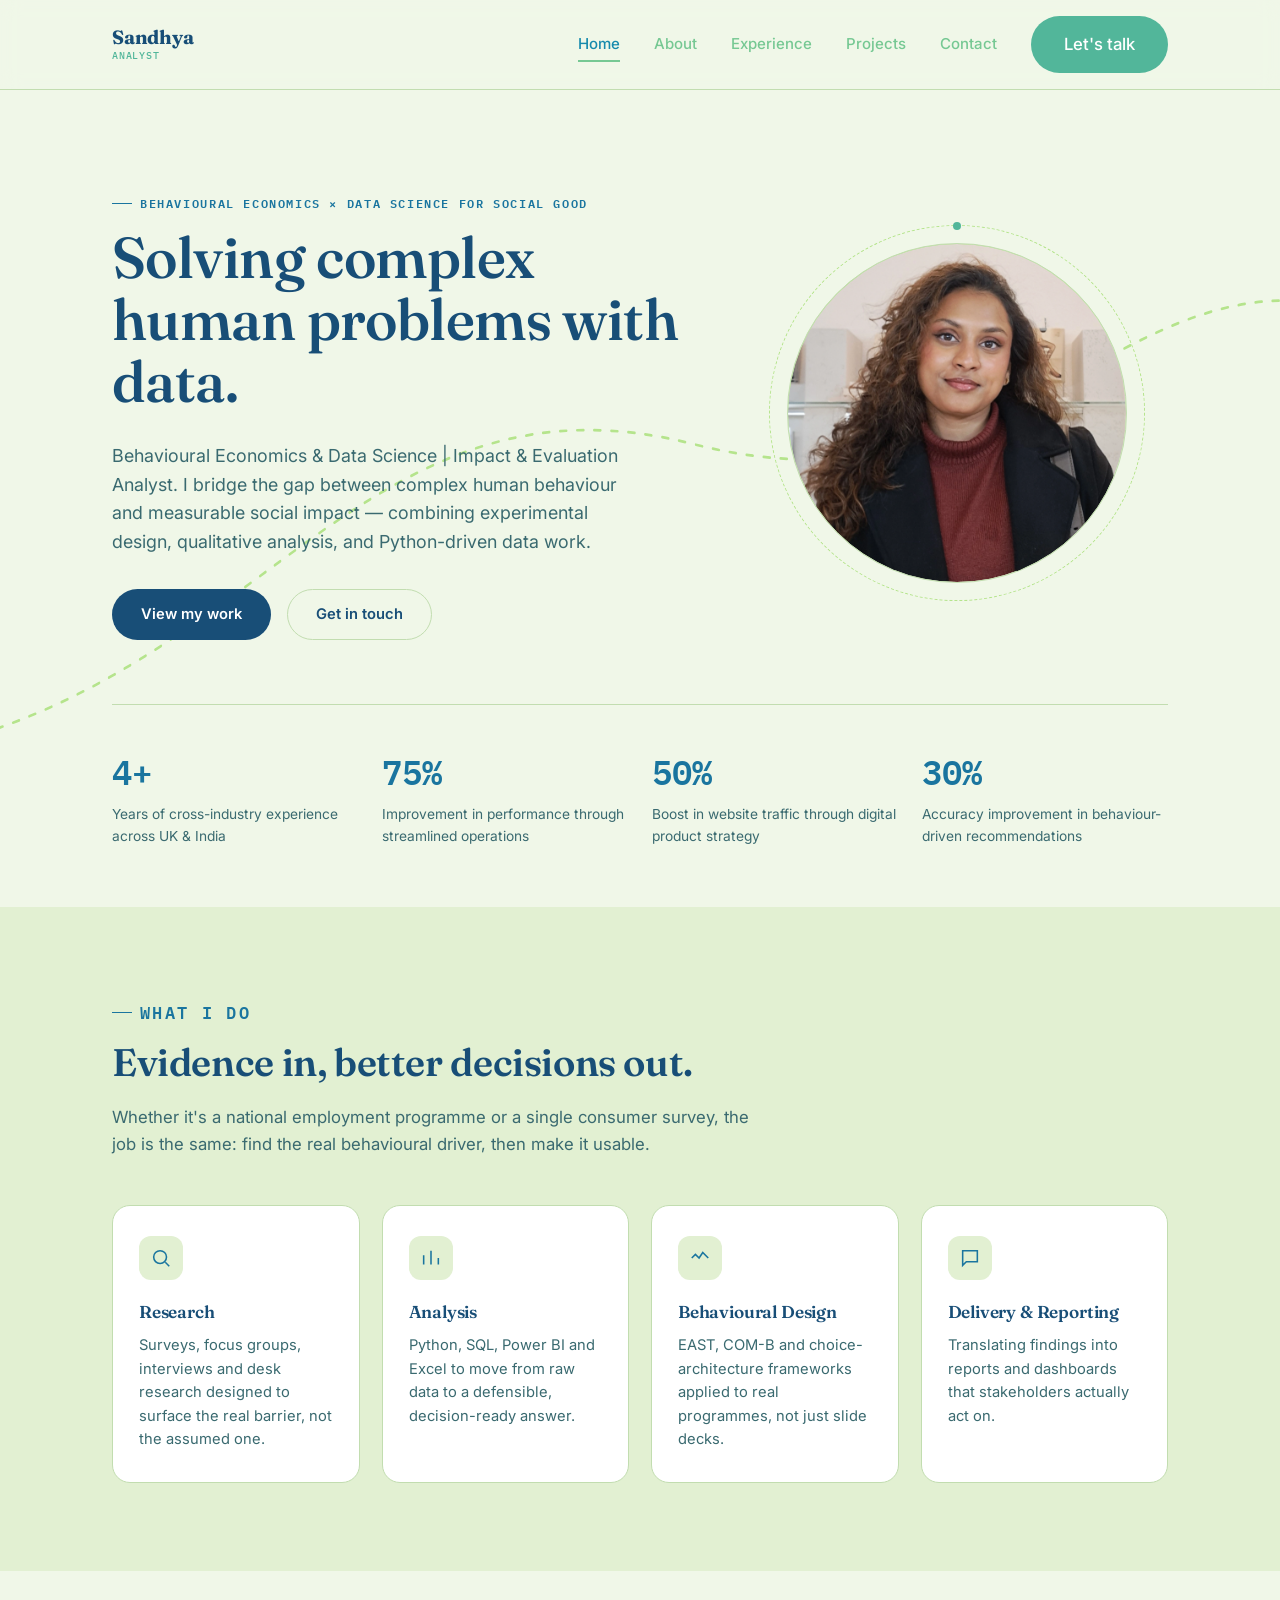
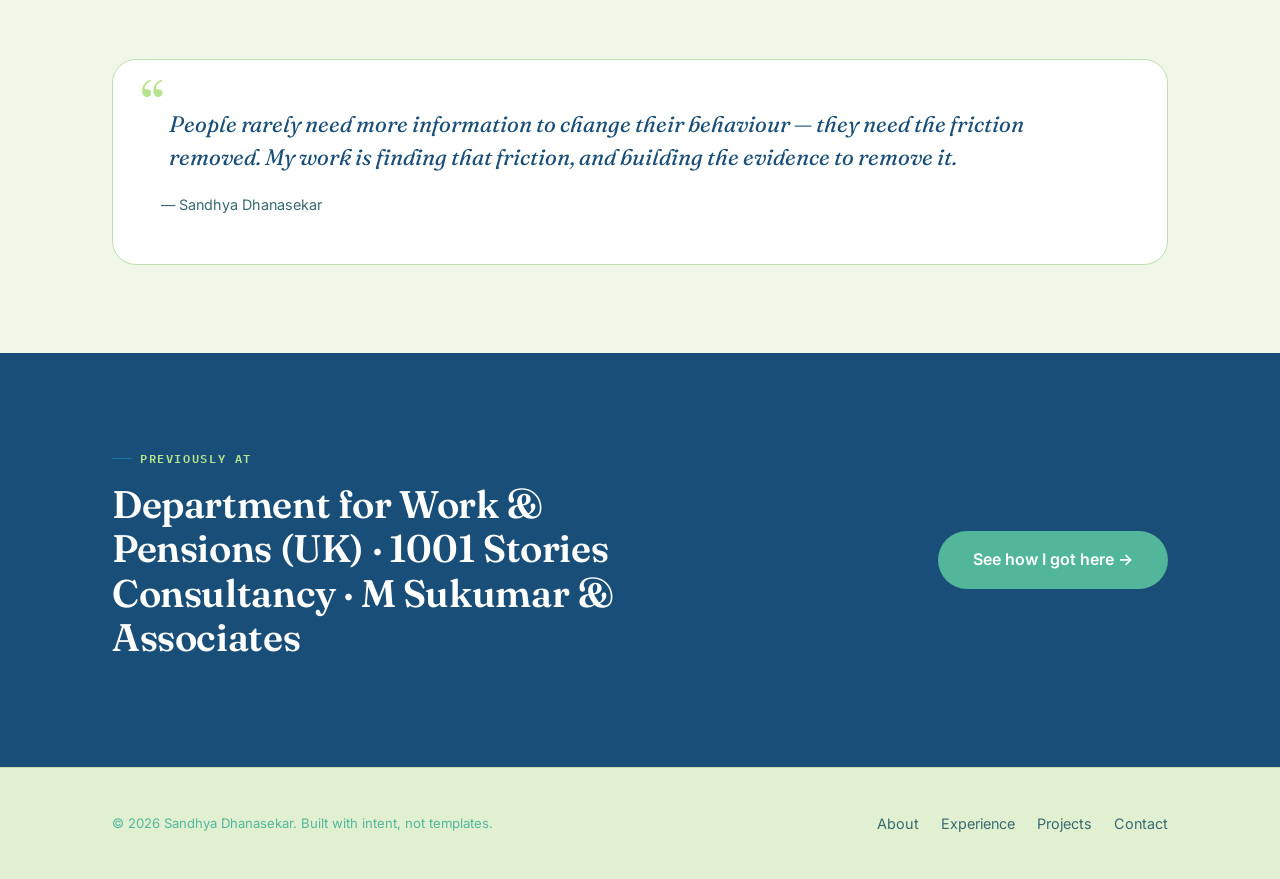
==== index.html @ 6572dc5b "Add files via upload" ====
<!DOCTYPE html>
<html lang="en">
<head>
<meta charset="UTF-8">
<meta name="viewport" content="width=device-width, initial-scale=1.0">
<title>Sandhya Dhanasekar — Behavioural Economics &amp; Data Science | Impact &amp; Evaluation</title>
<meta name="description" content="Sandhya Dhanasekar — Behavioural Economics & Data Science | Impact & Evaluation Analyst | Solving Complex Human Problems with Data.">
<link rel="preconnect" href="https://fonts.googleapis.com">
<link href="https://fonts.googleapis.com/css2?family=Fraunces:opsz,wght@9..144,500;9..144,600;9..144,700&family=Inter:wght@400;500;600;700&family=IBM+Plex+Mono:wght@500;600&display=swap" rel="stylesheet">
<link rel="stylesheet" href="style.css">
</head>
<body>

<header class="site-nav">
  <div class="nav-inner">
    <a class="brand" href="index.html">Sandhya<span class="brand-tagline">Analyst</span></a>
    <button class="nav-toggle" aria-label="Toggle menu"><span></span><span></span><span></span></button>
    <nav class="links">
      <a href="index.html" class="active">Home</a>
      <a href="about.html">About</a>
      <a href="experience.html">Experience</a>
      <a href="projects.html">Projects</a>
      <a href="contact.html">Contact</a>
      <a href="contact.html" class="btn btn-amber">Let's talk</a>
    </nav>
  </div>
</header>

<section class="hero">
  <svg class="nudge-line" viewBox="0 0 1200 600" preserveAspectRatio="none">
    <path class="nudge-path" d="M -50 480 C 250 420, 350 200, 650 260 S 1050 120, 1260 160" />
  </svg>
  <div class="wrap">
    <div class="hero-grid">
      <div class="reveal">
        <p class="eyebrow">Behavioural Economics × Data Science for Social Good</p>
        <h1>Solving complex human problems with data.</h1>
        <p style="font-size:1.12rem;max-width:520px;">Behavioural Economics &amp; Data Science | Impact &amp; Evaluation Analyst. I bridge the gap between complex human behaviour and measurable social impact — combining experimental design, qualitative analysis, and Python-driven data work.</p>
        <div class="hero-cta">
          <a href="projects.html" class="btn btn-primary">View my work</a>
          <a href="contact.html" class="btn btn-ghost">Get in touch</a>
        </div>
      </div>

      <div class="reveal">
        <div class="photo-slot">
          <div class="photo-orbit"></div>
          <div class="photo-frame">
            <img src="your-photo.png" alt="Sandhya Dhanasekar">
          </div>
        </div>
      </div>
    </div>

    <div class="stats reveal">
      <div class="stat"><div class="num">4+</div><div class="label">Years of cross-industry experience across UK &amp; India</div></div>
      <div class="stat"><div class="num">75%</div><div class="label">Improvement in performance through streamlined operations</div></div>
      <div class="stat"><div class="num">50%</div><div class="label">Boost in website traffic through digital product strategy</div></div>
      <div class="stat"><div class="num">30%</div><div class="label">Accuracy improvement in behaviour-driven recommendations</div></div>
    </div>
  </div>
</section>

<section class="section-alt">
  <div class="wrap">
    <div class="section-head reveal">
      <p class="eyebrow">What I do</p>
      <h2>Evidence in, better decisions out.</h2>
      <p>Whether it's a national employment programme or a single consumer survey, the job is the same: find the real behavioural driver, then make it usable.</p>
    </div>
    <div class="card-grid">
      <div class="card reveal">
        <div class="icon"><svg width="22" height="22" viewBox="0 0 24 24" fill="none" stroke="currentColor" stroke-width="1.7"><circle cx="11" cy="11" r="7"/><path d="M21 21l-4.3-4.3"/></svg></div>
        <h3>Research</h3>
        <p>Surveys, focus groups, interviews and desk research designed to surface the real barrier, not the assumed one.</p>
      </div>
      <div class="card reveal">
        <div class="icon"><svg width="22" height="22" viewBox="0 0 24 24" fill="none" stroke="currentColor" stroke-width="1.7"><path d="M4 19V9M12 19V4M20 19v-7"/></svg></div>
        <h3>Analysis</h3>
        <p>Python, SQL, Power BI and Excel to move from raw data to a defensible, decision-ready answer.</p>
      </div>
      <div class="card reveal">
        <div class="icon"><svg width="22" height="22" viewBox="0 0 24 24" fill="none" stroke="currentColor" stroke-width="1.7"><path d="M3 12l4-4 4 4 4-6 6 6"/></svg></div>
        <h3>Behavioural Design</h3>
        <p>EAST, COM-B and choice-architecture frameworks applied to real programmes, not just slide decks.</p>
      </div>
      <div class="card reveal">
        <div class="icon"><svg width="22" height="22" viewBox="0 0 24 24" fill="none" stroke="currentColor" stroke-width="1.7"><path d="M4 4h16v12H8l-4 4V4z"/></svg></div>
        <h3>Delivery &amp; Reporting</h3>
        <p>Translating findings into reports and dashboards that stakeholders actually act on.</p>
      </div>
    </div>
  </div>
</section>

<section>
  <div class="wrap">
    <div class="philosophy reveal">
      <div class="mark">&ldquo;</div>
      <blockquote>People rarely need more information to change their behaviour — they need the friction removed. My work is finding that friction, and building the evidence to remove it.</blockquote>
      <cite>— Sandhya Dhanasekar</cite>
    </div>
  </div>
</section>

<section class="section-deep">
  <div class="wrap" style="display:flex;justify-content:space-between;align-items:center;flex-wrap:wrap;gap:24px;">
    <div class="reveal">
      <p class="eyebrow" style="color:#b5e48c;">Previously at</p>
      <h2 style="max-width:560px;">Department for Work &amp; Pensions (UK) · 1001 Stories Consultancy · M Sukumar &amp; Associates</h2>
    </div>
    <a href="experience.html" class="btn btn-amber reveal">See how I got here →</a>
  </div>
</section>

<footer>
  <div class="wrap footer-inner">
    <div class="copyright">© 2026 Sandhya Dhanasekar. Built with intent, not templates.</div>
    <div class="footer-links">
      <a href="about.html">About</a>
      <a href="experience.html">Experience</a>
      <a href="projects.html">Projects</a>
      <a href="contact.html">Contact</a>
    </div>
  </div>
</footer>

<script src="script.js"></script>
</body>
</html>
---- style.css ----
/* ============================================================
   Sandhya Dhanasekar — portfolio site
   Design tokens
   ============================================================ */
:root{
  /* Palette: lime-cream → yale-blue */
  --bg:            #f0f7e8;                      /* very pale lime tint */
  --bg-alt:        #e2f0d2;                      /* light green bg */
  --bg-deep:       #d1e8be;                      /* deeper green bg */
  --card:          #FFFFFF;
  --navy:          #184e77;                      /* yale-blue — headings & dark text */
  --navy-soft:     #1e6091;                      /* baltic-blue */
  --slate:         #3a6a70;                      /* muted teal — body text */
  --slate-light:   #52b69a;                      /* ocean-mist — secondary text */
  --sky:           #168aad;                      /* bondi-blue */
  --sky-deep:      #1a759f;                      /* cerulean — primary accent */
  --sky-pale:      #b5e48c;                      /* light-green — decorative */
  --amber:         #52b69a;                      /* ocean-mist — CTA buttons */
  --amber-deep:    #34a0a490;                    /* tropical-teal w/ alpha */
  --line:          #c2ddb0;                      /* soft green border */
  --shadow:        0 12px 30px -14px rgba(24,78,119,0.18);
  --radius:        18px;
  --max:           1120px;
}


*,*::before,*::after{ box-sizing:border-box; }
html{ scroll-behavior:smooth; }
body{
  margin:0;
  background:var(--bg);
  color:var(--navy);
  font-family:'Inter',system-ui,sans-serif;
  font-size:16px;
  line-height:1.6;
  -webkit-font-smoothing:antialiased;
}

h1,h2,h3,h4{
  font-family:'Fraunces',Georgia,serif;
  color:var(--navy);
  margin:0 0 0.5em;
  font-weight:600;
  letter-spacing:-0.01em;
}
h1{ font-size:clamp(2.3rem,4.5vw,3.6rem); line-height:1.08; font-weight:560; }
h2{ font-size:clamp(1.7rem,3vw,2.4rem); line-height:1.16; }
h3{ font-size:1.3rem; }
p{ margin:0 0 1em; color:var(--slate); }
a{ color:var(--sky-deep); text-decoration:none; }
img{ max-width:100%; display:block; }

.eyebrow{
  font-family:'IBM Plex Mono',monospace;
  font-size:0.72rem;
  letter-spacing:0.14em;
  text-transform:uppercase;
  color:var(--sky-deep);
  font-weight:600;
  display:inline-flex;
  align-items:center;
  gap:8px;
  margin-bottom:14px;
}
.eyebrow::before{
  content:"";
  width:20px; height:1px;
  background:var(--sky-deep);
  display:inline-block;
}

.mono{ font-family:'IBM Plex Mono',monospace; }

.wrap{
  max-width:var(--max);
  margin:0 auto;
  padding:0 32px;
}

section{ padding:88px 0; }
.section-alt{ background:var(--bg-alt); }
.section-deep{ background:var(--navy); color:#fff; }
.section-deep p{ color:#b5e48c; }
.section-deep h2,.section-deep h3{ color:#fff; }

/* ---------- Nav ---------- */
header.site-nav{
  position:sticky; top:0; z-index:50;
  background:rgba(240,247,232,0.88);
  backdrop-filter:blur(10px);
  border-bottom:1px solid var(--line);
}
.nav-inner{
  max-width:var(--max);
  margin:0 auto;
  padding:16px 32px;
  display:flex;
  align-items:center;
  justify-content:space-between;
}
.brand{
  display:flex; flex-direction:column; gap:2px;
  font-family:'Fraunces',serif; font-weight:700; font-size:1.2rem;
  color:var(--navy);
  letter-spacing:-0.01em;
  line-height:1.1;
}
.brand-tagline{
  font-family:'IBM Plex Mono',monospace;
  font-size:0.62rem;
  font-weight:500;
  letter-spacing:0.08em;
  text-transform:uppercase;
  color:#52b69a;
  display:block;
}
.brand-mark{
  width:38px; height:38px; border-radius:50%;
  background:linear-gradient(135deg,#76c893,#34a0a4);
  display:flex; align-items:center; justify-content:center;
  color:#fff; font-family:'IBM Plex Mono',monospace; font-weight:600; font-size:0.85rem;
  box-shadow:0 4px 12px -4px rgba(52,160,164,0.6);
}
nav.links{ display:flex; align-items:center; gap:34px; }
nav.links a{
  color:#76c893;
  font-size:0.94rem;
  font-weight:500;
  position:relative;
  padding:4px 0;
}
nav.links a::after{
  content:"";
  position:absolute; left:0; bottom:-2px;
  width:0; height:2px; background:#76c893;
  transition:width .25s ease;
}
nav.links a:hover::after, nav.links a.active::after{ width:100%; }
nav.links a:hover{ color:#168aad; }
nav.links a.active{ color:#168aad; }

.btn{
  display:inline-flex; align-items:center; gap:8px;
  padding:13px 28px;
  border-radius:999px;
  font-weight:600;
  font-size:0.92rem;
  border:1px solid transparent;
  cursor:pointer;
  white-space:nowrap;
  transition:transform .2s ease, box-shadow .2s ease, background .2s ease;
}
.btn-primary{
  background:var(--navy);
  color:#fff !important;
}
.btn-primary:hover{ transform:translateY(-2px); box-shadow:var(--shadow); }
.btn-amber{
  background:var(--amber);
  color:#fff !important;
  font-size:1rem;
  padding:15px 34px;
}
.btn-amber:hover{ transform:translateY(-2px); box-shadow:0 14px 26px -12px rgba(82,182,154,0.55); }
nav.links .btn-amber{
  font-size:1.05rem;
  padding:14px 32px;
}
.btn-ghost{
  background:transparent;
  border-color:var(--line);
  color:var(--navy) !important;
}
.btn-ghost:hover{ border-color:var(--sky-deep); color:var(--sky-deep) !important; }

.nav-toggle{ display:none; }

/* ---------- Hero ---------- */
.hero{
  padding:96px 0 60px;
  position:relative;
  overflow:hidden;
}
.hero-grid{
  display:grid;
  grid-template-columns:1.15fr 0.85fr;
  gap:64px;
  align-items:center;
}
.hero h1 span{ color:var(--sky-deep); }
.hero-cta{ display:flex; gap:16px; margin-top:32px; flex-wrap:wrap; }

/* nudge-line signature */
.nudge-line{ position:absolute; inset:0; width:100%; height:100%; z-index:-1; pointer-events:none; }
.nudge-path{
  fill:none; stroke:var(--sky-pale); stroke-width:2;
  stroke-dasharray:6 10; stroke-linecap:round;
}

/* profile placeholder */
.photo-slot{
  position:relative;
  width:min(340px,80vw);
  aspect-ratio:1/1;
  margin:0 auto;
}
.photo-orbit{
  position:absolute; inset:-18px;
  border-radius:50%;
  border:1.5px dashed var(--sky-pale);
  animation:spin 40s linear infinite;
}
.photo-orbit::before{
  content:"";
  position:absolute; top:-4px; left:50%;
  width:8px; height:8px; border-radius:50%;
  background:var(--amber);
  transform:translateX(-50%);
}
@keyframes spin{ to{ transform:rotate(360deg); } }
.photo-frame{
  position:absolute; inset:0;
  border-radius:50%;
  background:linear-gradient(160deg,var(--sky-pale),var(--bg-alt));
  display:flex; align-items:center; justify-content:center;
  flex-direction:column;
  border:1px solid var(--line);
  overflow:hidden;
}
.photo-frame img{ width:100%; height:100%; object-fit:cover; border-radius:50%; }
.photo-placeholder-content{ text-align:center; color:var(--sky-deep); }
.photo-placeholder-content .initials{
  font-family:'Fraunces',serif; font-size:3.4rem; font-weight:600; color:var(--navy-soft);
  line-height:1;
}
.photo-placeholder-content svg{ margin-top:10px; opacity:0.55; }
.photo-placeholder-content .cap{
  font-family:'IBM Plex Mono',monospace; font-size:0.68rem; letter-spacing:0.08em;
  text-transform:uppercase; color:var(--sky-deep); margin-top:8px; opacity:0.75;
}

/* ---------- Stat strip ---------- */
.stats{
  display:grid;
  grid-template-columns:repeat(4,1fr);
  gap:24px;
  margin-top:64px;
  border-top:1px solid var(--line);
  padding-top:40px;
}
.stat .num{
  font-family:'IBM Plex Mono',monospace;
  font-size:2.1rem; font-weight:600; color:var(--sky-deep);
}
.stat .label{ font-size:0.86rem; color:var(--slate); margin-top:4px; }

/* ---------- Cards ---------- */
.card-grid{
  display:grid;
  grid-template-columns:repeat(4,1fr);
  gap:22px;
  margin-top:48px;
}
.card{
  background:var(--card);
  border:1px solid var(--line);
  border-radius:var(--radius);
  padding:30px 26px;
  transition:transform .25s ease, box-shadow .25s ease;
}
.card:hover{ transform:translateY(-5px); box-shadow:var(--shadow); }
.card .icon{
  width:44px; height:44px; border-radius:12px;
  background:var(--bg-alt);
  display:flex; align-items:center; justify-content:center;
  margin-bottom:18px;
  color:var(--sky-deep);
}
.card h3{ font-size:1.08rem; margin-bottom:8px; }
.card p{ font-size:0.92rem; margin:0; }

/* ---------- Section headers ---------- */
.section-head{ max-width:640px; margin-bottom:20px; }
.section-head p{ font-size:1.05rem; }

/* ---------- Timeline (experience) ---------- */
.timeline{ position:relative; margin-top:56px; }
.timeline::before{
  content:"";
  position:absolute; left:12px; top:6px; bottom:6px;
  width:2px;
  background:repeating-linear-gradient(to bottom,var(--sky-pale) 0 8px,transparent 8px 16px);
}
.tl-item{ position:relative; padding-left:52px; margin-bottom:52px; }
.tl-item:last-child{ margin-bottom:0; }
.tl-dot{
  position:absolute; left:0; top:2px;
  width:26px; height:26px; border-radius:50%;
  background:var(--card);
  border:2px solid var(--sky-deep);
  display:flex; align-items:center; justify-content:center;
}
.tl-dot::after{ content:""; width:9px; height:9px; border-radius:50%; background:var(--sky-deep); }
.tl-date{ font-family:'IBM Plex Mono',monospace; font-size:0.78rem; color:var(--sky-deep); font-weight:600; margin-bottom:6px; display:block; }
.tl-role{ margin-bottom:2px; }
.tl-org{ color:var(--slate); font-size:0.94rem; margin-bottom:14px; font-weight:500; }
.tl-item ul{ margin:0; padding-left:20px; color:var(--slate); }
.tl-item li{ margin-bottom:8px; font-size:0.96rem; }

.side-list{ margin-top:70px; }
.side-list h3{ margin-bottom:26px; }
.leader-grid{ display:grid; grid-template-columns:repeat(3,1fr); gap:22px; }
.leader-card{
  background:var(--card); border:1px solid var(--line); border-radius:16px; padding:24px;
}
.leader-card .tl-date{ margin-bottom:10px; }
.leader-card p{ font-size:0.9rem; margin:0; }

/* ---------- Projects ---------- */
.project-grid{
  display:grid;
  grid-template-columns:repeat(3,1fr);
  gap:24px;
  margin-top:50px;
}
.project-card{
  background:var(--card);
  border:1px solid var(--line);
  border-radius:var(--radius);
  padding:28px;
  display:flex; flex-direction:column;
  transition:transform .25s ease, box-shadow .25s ease;
}
.project-card:hover{ transform:translateY(-5px); box-shadow:var(--shadow); }
.tag{
  align-self:flex-start;
  font-family:'IBM Plex Mono',monospace;
  font-size:0.68rem; letter-spacing:0.06em; text-transform:uppercase;
  background:var(--bg-alt); color:var(--sky-deep);
  padding:5px 11px; border-radius:999px; margin-bottom:16px;
}
.project-card h3{ margin-bottom:10px; }
.project-card p{ font-size:0.92rem; flex-grow:1; }
.method-tags{ display:flex; flex-wrap:wrap; gap:6px; margin-top:16px; }
.method-tags span{
  font-size:0.72rem; color:var(--slate); background:var(--bg);
  border:1px solid var(--line); padding:3px 9px; border-radius:999px;
}

/* ---------- Skills ---------- */
.skill-cols{ display:grid; grid-template-columns:1fr 1fr; gap:40px; margin-top:40px; }
.skill-pills{ display:flex; flex-wrap:wrap; gap:10px; margin-top:16px; }
.pill{
  background:var(--card); border:1px solid var(--line);
  padding:8px 16px; border-radius:999px; font-size:0.88rem; color:var(--navy-soft);
}

/* ---------- Quote / philosophy ---------- */
.philosophy{
  background:var(--card);
  border:1px solid var(--line);
  border-radius:24px;
  padding:48px;
  position:relative;
}
.philosophy .mark{
  font-family:'Fraunces',serif; font-size:4rem; color:var(--sky-pale);
  position:absolute; top:14px; left:28px; line-height:1;
}
.philosophy blockquote{
  margin:0; font-family:'Fraunces',serif; font-size:1.4rem; font-style:italic;
  color:var(--navy); line-height:1.5; padding-left:8px;
}
.philosophy cite{ display:block; margin-top:18px; font-style:normal; color:var(--slate); font-size:0.9rem; }

/* ---------- Contact ---------- */
.contact-grid{ display:grid; grid-template-columns:1fr 1fr; gap:56px; align-items:start; }
.contact-detail{ display:flex; align-items:center; gap:14px; margin-bottom:20px; }
.contact-detail .icon{
  width:42px; height:42px; border-radius:12px; background:var(--bg-alt);
  display:flex; align-items:center; justify-content:center; color:var(--sky-deep); flex-shrink:0;
}
.contact-detail a, .contact-detail span{ color:var(--navy); font-weight:500; }
form.contact-form{ display:flex; flex-direction:column; gap:16px; }
form.contact-form input, form.contact-form textarea{
  font-family:'Inter',sans-serif;
  padding:14px 16px; border-radius:12px; border:1px solid var(--line);
  background:var(--card); font-size:0.95rem; color:var(--navy);
}
form.contact-form label{ font-size:0.82rem; color:var(--slate); margin-bottom:-10px; font-weight:600; }
form.contact-form textarea{ resize:vertical; min-height:120px; }

/* ---------- Footer ---------- */
footer{
  border-top:1px solid var(--line);
  padding:44px 0;
  background:var(--bg-alt);
}
.footer-inner{ display:flex; justify-content:space-between; align-items:center; flex-wrap:wrap; gap:18px; }
.footer-links{ display:flex; gap:22px; }
.footer-links a{ color:var(--slate); font-size:0.9rem; }
.footer-links a:hover{ color:var(--sky-deep); }
.copyright{ font-size:0.82rem; color:var(--slate-light); }

/* ---------- Reveal on scroll ---------- */
.reveal{ opacity:0; transform:translateY(18px); transition:opacity .7s ease, transform .7s ease; }
.reveal.in{ opacity:1; transform:none; }

/* ---------- Responsive ---------- */
@media (max-width:920px){
  .hero-grid{ grid-template-columns:1fr; }
  .hero-grid .photo-slot{ order:-1; margin-bottom:20px; width:220px; }
  .stats{ grid-template-columns:repeat(2,1fr); }
  .card-grid{ grid-template-columns:repeat(2,1fr); }
  .project-grid{ grid-template-columns:repeat(2,1fr); }
  .skill-cols{ grid-template-columns:1fr; }
  .contact-grid{ grid-template-columns:1fr; }
  .leader-grid{ grid-template-columns:1fr; }
}
@media (max-width:640px){
  section{ padding:60px 0; }
  .wrap{ padding:0 20px; }
  nav.links{ position:fixed; top:70px; left:0; right:0; background:var(--bg);
    flex-direction:column; padding:24px; border-bottom:1px solid var(--line);
    transform:translateY(-130%); transition:transform .3s ease; gap:18px; }
  nav.links.open{ transform:translateY(0); }
  .nav-toggle{ display:flex; flex-direction:column; gap:5px; background:none; border:none; cursor:pointer; padding:8px; }
  .nav-toggle span{ width:22px; height:2px; background:var(--navy); }
  .stats{ grid-template-columns:1fr 1fr; }
  .card-grid{ grid-template-columns:1fr; }
  .project-grid{ grid-template-columns:1fr; }
  .footer-inner{ flex-direction:column; align-items:flex-start; }
}
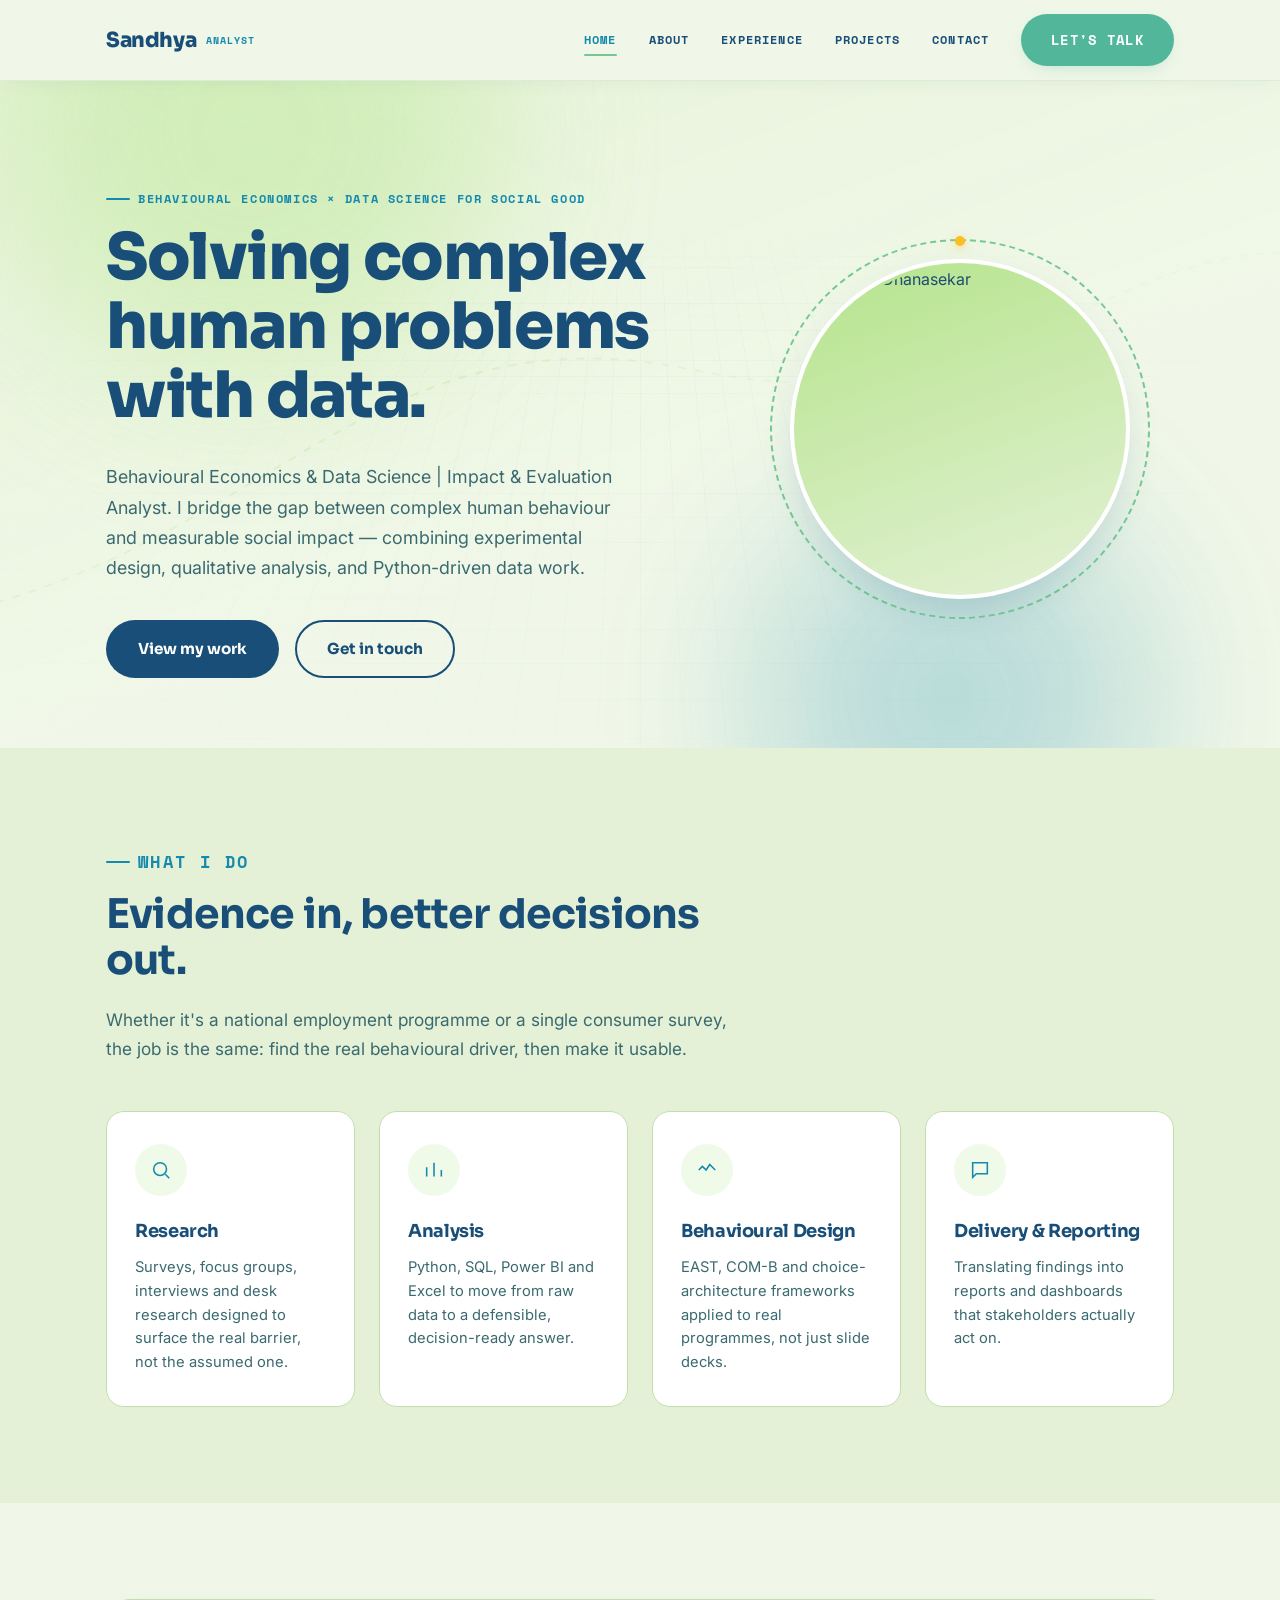
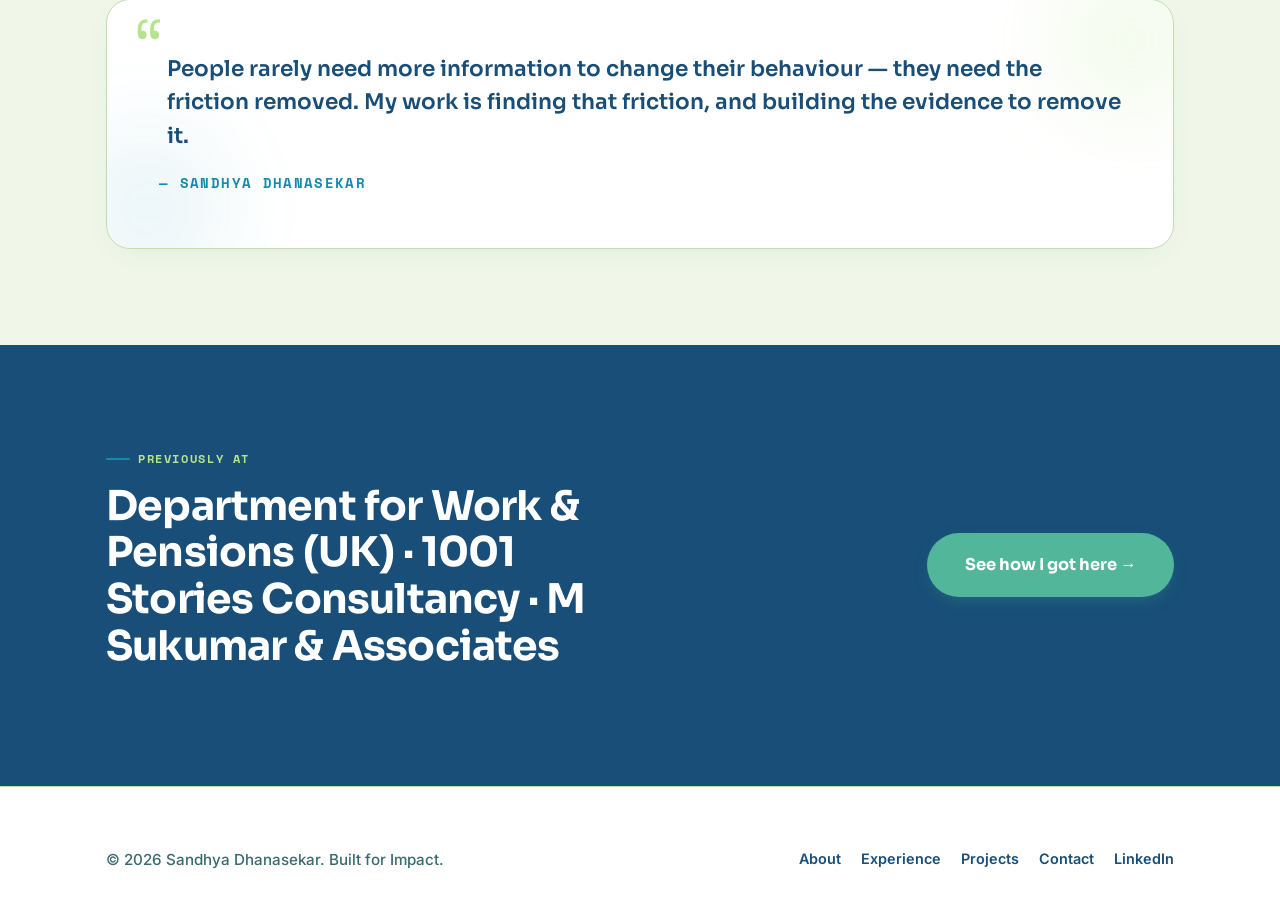
==== commit 5c815852: "Add files via upload" ====
--- a/index.html
+++ b/index.html
@@ -1,130 +1,160 @@
-<!DOCTYPE html>
-<html lang="en">
-<head>
-<meta charset="UTF-8">
-<meta name="viewport" content="width=device-width, initial-scale=1.0">
-<title>Sandhya Dhanasekar — Behavioural Economics &amp; Data Science | Impact &amp; Evaluation</title>
-<meta name="description" content="Sandhya Dhanasekar — Behavioural Economics & Data Science | Impact & Evaluation Analyst | Solving Complex Human Problems with Data.">
-<link rel="preconnect" href="https://fonts.googleapis.com">
-<link href="https://fonts.googleapis.com/css2?family=Fraunces:opsz,wght@9..144,500;9..144,600;9..144,700&family=Inter:wght@400;500;600;700&family=IBM+Plex+Mono:wght@500;600&display=swap" rel="stylesheet">
-<link rel="stylesheet" href="style.css">
-</head>
-<body>
-
-<header class="site-nav">
-  <div class="nav-inner">
-    <a class="brand" href="index.html">Sandhya<span class="brand-tagline">Analyst</span></a>
-    <button class="nav-toggle" aria-label="Toggle menu"><span></span><span></span><span></span></button>
-    <nav class="links">
-      <a href="index.html" class="active">Home</a>
-      <a href="about.html">About</a>
-      <a href="experience.html">Experience</a>
-      <a href="projects.html">Projects</a>
-      <a href="contact.html">Contact</a>
-      <a href="contact.html" class="btn btn-amber">Let's talk</a>
-    </nav>
-  </div>
-</header>
-
-<section class="hero">
-  <svg class="nudge-line" viewBox="0 0 1200 600" preserveAspectRatio="none">
-    <path class="nudge-path" d="M -50 480 C 250 420, 350 200, 650 260 S 1050 120, 1260 160" />
-  </svg>
-  <div class="wrap">
-    <div class="hero-grid">
-      <div class="reveal">
-        <p class="eyebrow">Behavioural Economics × Data Science for Social Good</p>
-        <h1>Solving complex human problems with data.</h1>
-        <p style="font-size:1.12rem;max-width:520px;">Behavioural Economics &amp; Data Science | Impact &amp; Evaluation Analyst. I bridge the gap between complex human behaviour and measurable social impact — combining experimental design, qualitative analysis, and Python-driven data work.</p>
-        <div class="hero-cta">
-          <a href="projects.html" class="btn btn-primary">View my work</a>
-          <a href="contact.html" class="btn btn-ghost">Get in touch</a>
-        </div>
-      </div>
-
-      <div class="reveal">
-        <div class="photo-slot">
-          <div class="photo-orbit"></div>
-          <div class="photo-frame">
-            <img src="your-photo.png" alt="Sandhya Dhanasekar">
-          </div>
-        </div>
-      </div>
-    </div>
-
-    <div class="stats reveal">
-      <div class="stat"><div class="num">4+</div><div class="label">Years of cross-industry experience across UK &amp; India</div></div>
-      <div class="stat"><div class="num">75%</div><div class="label">Improvement in performance through streamlined operations</div></div>
-      <div class="stat"><div class="num">50%</div><div class="label">Boost in website traffic through digital product strategy</div></div>
-      <div class="stat"><div class="num">30%</div><div class="label">Accuracy improvement in behaviour-driven recommendations</div></div>
-    </div>
-  </div>
-</section>
-
-<section class="section-alt">
-  <div class="wrap">
-    <div class="section-head reveal">
-      <p class="eyebrow">What I do</p>
-      <h2>Evidence in, better decisions out.</h2>
-      <p>Whether it's a national employment programme or a single consumer survey, the job is the same: find the real behavioural driver, then make it usable.</p>
-    </div>
-    <div class="card-grid">
-      <div class="card reveal">
-        <div class="icon"><svg width="22" height="22" viewBox="0 0 24 24" fill="none" stroke="currentColor" stroke-width="1.7"><circle cx="11" cy="11" r="7"/><path d="M21 21l-4.3-4.3"/></svg></div>
-        <h3>Research</h3>
-        <p>Surveys, focus groups, interviews and desk research designed to surface the real barrier, not the assumed one.</p>
-      </div>
-      <div class="card reveal">
-        <div class="icon"><svg width="22" height="22" viewBox="0 0 24 24" fill="none" stroke="currentColor" stroke-width="1.7"><path d="M4 19V9M12 19V4M20 19v-7"/></svg></div>
-        <h3>Analysis</h3>
-        <p>Python, SQL, Power BI and Excel to move from raw data to a defensible, decision-ready answer.</p>
-      </div>
-      <div class="card reveal">
-        <div class="icon"><svg width="22" height="22" viewBox="0 0 24 24" fill="none" stroke="currentColor" stroke-width="1.7"><path d="M3 12l4-4 4 4 4-6 6 6"/></svg></div>
-        <h3>Behavioural Design</h3>
-        <p>EAST, COM-B and choice-architecture frameworks applied to real programmes, not just slide decks.</p>
-      </div>
-      <div class="card reveal">
-        <div class="icon"><svg width="22" height="22" viewBox="0 0 24 24" fill="none" stroke="currentColor" stroke-width="1.7"><path d="M4 4h16v12H8l-4 4V4z"/></svg></div>
-        <h3>Delivery &amp; Reporting</h3>
-        <p>Translating findings into reports and dashboards that stakeholders actually act on.</p>
-      </div>
-    </div>
-  </div>
-</section>
-
-<section>
-  <div class="wrap">
-    <div class="philosophy reveal">
-      <div class="mark">&ldquo;</div>
-      <blockquote>People rarely need more information to change their behaviour — they need the friction removed. My work is finding that friction, and building the evidence to remove it.</blockquote>
-      <cite>— Sandhya Dhanasekar</cite>
-    </div>
-  </div>
-</section>
-
-<section class="section-deep">
-  <div class="wrap" style="display:flex;justify-content:space-between;align-items:center;flex-wrap:wrap;gap:24px;">
-    <div class="reveal">
-      <p class="eyebrow" style="color:#b5e48c;">Previously at</p>
-      <h2 style="max-width:560px;">Department for Work &amp; Pensions (UK) · 1001 Stories Consultancy · M Sukumar &amp; Associates</h2>
-    </div>
-    <a href="experience.html" class="btn btn-amber reveal">See how I got here →</a>
-  </div>
-</section>
-
-<footer>
-  <div class="wrap footer-inner">
-    <div class="copyright">© 2026 Sandhya Dhanasekar. Built with intent, not templates.</div>
-    <div class="footer-links">
-      <a href="about.html">About</a>
-      <a href="experience.html">Experience</a>
-      <a href="projects.html">Projects</a>
-      <a href="contact.html">Contact</a>
-    </div>
-  </div>
-</footer>
-
-<script src="script.js"></script>
-</body>
-</html>
+<!DOCTYPE html>
+<html lang="en">
+
+<head>
+  <meta charset="UTF-8">
+  <meta name="viewport" content="width=device-width, initial-scale=1.0">
+  <title>Sandhya Dhanasekar &mdash; Behavioural Economics &amp; Data Science | Impact &amp; Evaluation</title>
+  <meta name="description"
+    content="Sandhya Dhanasekar &mdash; Behavioural Economics & Data Science | Impact & Evaluation Analyst | Solving Complex Human Problems with Data.">
+  <link rel="preconnect" href="https://fonts.googleapis.com">
+  <link
+    href="https://fonts.googleapis.com/css2?family=Sora:wght@400;600;700;800&family=Inter:wght@400;500;600;700&family=Space+Mono:wght@400;700&display=swap"
+    rel="stylesheet">
+  <link href="https://fonts.googleapis.com/css2?family=Material+Symbols+Outlined:wght,FILL@100..700,0..1&display=swap"
+    rel="stylesheet">
+  <link rel="stylesheet" href="style.css">
+  <link rel="icon" type="image/svg+xml" href="assets/favicon.svg">
+</head>
+
+<body>
+
+  <header class="site-nav">
+    <div class="nav-inner">
+      <a class="brand" href="index.html">Sandhya<span
+          class="brand-tagline">Analyst</span></a>
+      <button class="nav-toggle" aria-label="Toggle menu"><span></span><span></span><span></span></button>
+      <nav class="links">
+        <a href="index.html" class="active">Home</a>
+        <a href="about.html">About</a>
+        <a href="experience.html">Experience</a>
+        <a href="projects.html">Projects</a>
+        <a href="contact.html">Contact</a>
+        <a href="contact.html" class="btn btn-amber">Let's talk</a>
+      </nav>
+    </div>
+  </header>
+
+  <section class="hero">
+    <div class="hero-aesthetic">
+      <div class="aesthetic-grid"></div>
+      <div class="aesthetic-orb orb-1"></div>
+      <div class="aesthetic-orb orb-2"></div>
+    </div>
+    <svg class="nudge-line" viewBox="0 0 1200 600" preserveAspectRatio="none">
+      <path class="nudge-path" d="M -50 480 C 250 420, 350 200, 650 260 S 1050 120, 1260 160" />
+    </svg>
+    <div class="wrap">
+      <div class="hero-grid">
+        <div class="reveal">
+          <p class="eyebrow">Behavioural Economics &times; Data Science for Social Good</p>
+          <h1>Solving complex human problems with data.</h1>
+          <p style="font-size:1.12rem;max-width:520px;">Behavioural Economics &amp; Data Science | Impact &amp;
+            Evaluation Analyst. I bridge the gap between complex human behaviour and measurable social impact &mdash;
+            combining experimental design, qualitative analysis, and Python-driven data work.</p>
+          <div class="hero-cta">
+            <a href="projects.html" class="btn btn-primary">View my work</a>
+            <a href="contact.html" class="btn btn-ghost">Get in touch</a>
+          </div>
+        </div>
+
+        <div class="reveal">
+          <div class="photo-slot">
+            <div class="photo-orbit"></div>
+            <div class="photo-frame">
+              <img src="assets/your-photo.png" alt="Sandhya Dhanasekar">
+            </div>
+          </div>
+        </div>
+      </div>
+    </div>
+  </section>
+
+  <section class="section-alt">
+    <div class="wrap">
+      <div class="section-head reveal">
+        <p class="eyebrow">What I do</p>
+        <h2>Evidence in, better decisions out.</h2>
+        <p>Whether it's a national employment programme or a single consumer survey, the job is the same: find the real
+          behavioural driver, then make it usable.</p>
+      </div>
+      <div class="card-grid">
+        <div class="card reveal">
+          <div class="icon"><svg width="22" height="22" viewBox="0 0 24 24" fill="none" stroke="currentColor"
+              stroke-width="1.7">
+              <circle cx="11" cy="11" r="7" />
+              <path d="M21 21l-4.3-4.3" />
+            </svg></div>
+          <h3>Research</h3>
+          <p>Surveys, focus groups, interviews and desk research designed to surface the real barrier, not the assumed
+            one.</p>
+        </div>
+        <div class="card reveal">
+          <div class="icon"><svg width="22" height="22" viewBox="0 0 24 24" fill="none" stroke="currentColor"
+              stroke-width="1.7">
+              <path d="M4 19V9M12 19V4M20 19v-7" />
+            </svg></div>
+          <h3>Analysis</h3>
+          <p>Python, SQL, Power BI and Excel to move from raw data to a defensible, decision-ready answer.</p>
+        </div>
+        <div class="card reveal">
+          <div class="icon"><svg width="22" height="22" viewBox="0 0 24 24" fill="none" stroke="currentColor"
+              stroke-width="1.7">
+              <path d="M3 12l4-4 4 4 4-6 6 6" />
+            </svg></div>
+          <h3>Behavioural Design</h3>
+          <p>EAST, COM-B and choice-architecture frameworks applied to real programmes, not just slide decks.</p>
+        </div>
+        <div class="card reveal">
+          <div class="icon"><svg width="22" height="22" viewBox="0 0 24 24" fill="none" stroke="currentColor"
+              stroke-width="1.7">
+              <path d="M4 4h16v12H8l-4 4V4z" />
+            </svg></div>
+          <h3>Delivery &amp; Reporting</h3>
+          <p>Translating findings into reports and dashboards that stakeholders actually act on.</p>
+        </div>
+      </div>
+    </div>
+  </section>
+
+  <section>
+    <div class="wrap">
+      <div class="philosophy reveal">
+        <div class="mark">&ldquo;</div>
+        <blockquote>People rarely need more information to change their behaviour &mdash; they need the friction removed. My
+          work is finding that friction, and building the evidence to remove it.</blockquote>
+        <cite>&mdash; Sandhya Dhanasekar</cite>
+      </div>
+    </div>
+  </section>
+
+  <section class="section-deep">
+    <div class="wrap" style="display:flex;justify-content:space-between;align-items:center;flex-wrap:wrap;gap:24px;">
+      <div class="reveal">
+        <p class="eyebrow" style="color:#b5e48c;">Previously at</p>
+        <h2 style="max-width:560px;">Department for Work &amp; Pensions (UK) &middot; 1001 Stories Consultancy &middot; M Sukumar
+          &amp; Associates</h2>
+      </div>
+      <a href="experience.html" class="btn btn-amber reveal">See how I got here &rarr;</a>
+    </div>
+  </section>
+
+  <footer class="site-footer">
+    <div class="wrap">
+      <div class="footer-inner">
+        <div class="copyright">&copy; 2026 Sandhya Dhanasekar. Built for Impact.</div>
+        <div class="footer-links">
+          <a href="about.html">About</a>
+          <a href="experience.html">Experience</a>
+          <a href="projects.html">Projects</a>
+          <a href="contact.html">Contact</a>
+          <a href="https://linkedin.com" target="_blank">LinkedIn</a>
+        </div>
+      </div>
+    </div>
+  </footer>
+
+  <script src="script.js"></script>
+</body>
+
+</html>
--- a/style.css
+++ b/style.css
@@ -1,28 +1,28 @@
 /* ============================================================
    Sandhya Dhanasekar — portfolio site
-   Design tokens
+   Design tokens — Stitch-enhanced
    ============================================================ */
 :root{
-  /* Palette: lime-cream → yale-blue */
-  --bg:            #f0f7e8;                      /* very pale lime tint */
-  --bg-alt:        #e2f0d2;                      /* light green bg */
-  --bg-deep:       #d1e8be;                      /* deeper green bg */
+  /* Palette: lime-cream → yale-blue (Stitch refined) */
+  --bg:            #f0f7e8;
+  --bg-alt:        #e4f1d6;
+  --bg-deep:       #d1e8be;
   --card:          #FFFFFF;
-  --navy:          #184e77;                      /* yale-blue — headings & dark text */
-  --navy-soft:     #1e6091;                      /* baltic-blue */
-  --slate:         #3a6a70;                      /* muted teal — body text */
-  --slate-light:   #52b69a;                      /* ocean-mist — secondary text */
-  --sky:           #168aad;                      /* bondi-blue */
-  --sky-deep:      #1a759f;                      /* cerulean — primary accent */
-  --sky-pale:      #b5e48c;                      /* light-green — decorative */
-  --amber:         #52b69a;                      /* ocean-mist — CTA buttons */
-  --amber-deep:    #34a0a490;                    /* tropical-teal w/ alpha */
-  --line:          #c2ddb0;                      /* soft green border */
-  --shadow:        0 12px 30px -14px rgba(24,78,119,0.18);
+  --navy:          #184e77;
+  --navy-soft:     #1e6091;
+  --slate:         #3a6a70;
+  --slate-light:   #52b69a;
+  --sky:           #168aad;
+  --sky-deep:      #1a759f;
+  --sky-pale:      #b5e48c;
+  --amber:         #52b69a;
+  --amber-deep:    #34a0a490;
+  --line:          #c2ddb0;
+  --shadow:        0 8px 30px rgba(24,78,119,0.06), 0 4px 12px rgba(24,78,119,0.04);
+  --shadow-lg:     0 20px 40px -12px rgba(24,78,119,0.15), 0 10px 20px -8px rgba(24,78,119,0.1);
   --radius:        18px;
-  --max:           1120px;
-}
-
+  --max:           1140px;
+}
 
 *,*::before,*::after{ box-sizing:border-box; }
 html{ scroll-behavior:smooth; }
@@ -32,31 +32,39 @@
   color:var(--navy);
   font-family:'Inter',system-ui,sans-serif;
   font-size:16px;
-  line-height:1.6;
+  line-height:1.7;
   -webkit-font-smoothing:antialiased;
-}
-
+  animation: pageFadeIn 0.6s cubic-bezier(0.2, 0, 0, 1) forwards;
+}
+
+@keyframes pageFadeIn {
+  from { opacity: 0; transform: translateY(8px); }
+  to { opacity: 1; transform: translateY(0); }
+}
+
+/* ---------- Typography — Sora headlines ---------- */
 h1,h2,h3,h4{
-  font-family:'Fraunces',Georgia,serif;
+  font-family:'Sora','Inter',sans-serif;
   color:var(--navy);
   margin:0 0 0.5em;
-  font-weight:600;
-  letter-spacing:-0.01em;
-}
-h1{ font-size:clamp(2.3rem,4.5vw,3.6rem); line-height:1.08; font-weight:560; }
-h2{ font-size:clamp(1.7rem,3vw,2.4rem); line-height:1.16; }
-h3{ font-size:1.3rem; }
-p{ margin:0 0 1em; color:var(--slate); }
-a{ color:var(--sky-deep); text-decoration:none; }
+  font-weight:700;
+  letter-spacing:-0.02em;
+}
+h1{ font-size:clamp(2.6rem,5vw,4rem); line-height:1.08; font-weight:800; }
+h2{ font-size:clamp(1.8rem,3.2vw,2.6rem); line-height:1.14; }
+h3{ font-size:1.35rem; font-weight:700; }
+p{ margin:0 0 1em; color:var(--slate); font-size:1.02rem; }
+a{ color:var(--sky-deep); text-decoration:none; transition:color .2s ease; }
+a:hover{ color:var(--sky); }
 img{ max-width:100%; display:block; }
 
 .eyebrow{
-  font-family:'IBM Plex Mono',monospace;
+  font-family:'Space Mono','IBM Plex Mono',monospace;
   font-size:0.72rem;
   letter-spacing:0.14em;
   text-transform:uppercase;
-  color:var(--sky-deep);
-  font-weight:600;
+  color:var(--sky);
+  font-weight:700;
   display:inline-flex;
   align-items:center;
   gap:8px;
@@ -64,122 +72,155 @@
 }
 .eyebrow::before{
   content:"";
-  width:20px; height:1px;
-  background:var(--sky-deep);
+  width:24px; height:2px;
+  background:var(--sky);
   display:inline-block;
-}
-
-.mono{ font-family:'IBM Plex Mono',monospace; }
+  border-radius:2px;
+}
+
+.mono{ font-family:'Space Mono','IBM Plex Mono',monospace; }
 
 .wrap{
   max-width:var(--max);
   margin:0 auto;
-  padding:0 32px;
-}
-
-section{ padding:88px 0; }
+  padding:0 36px;
+}
+
+section{ padding:96px 0; }
 .section-alt{ background:var(--bg-alt); }
-.section-deep{ background:var(--navy); color:#fff; }
+.section-deep{ background:var(--navy); color:#fff; position:relative; overflow:hidden; }
+.section-deep::before{
+  content:"";
+  position:absolute; inset:0;
+  background-image:radial-gradient(#b5e48c 1px, transparent 1px);
+  background-size:32px 32px;
+  opacity:0.04;
+}
 .section-deep p{ color:#b5e48c; }
 .section-deep h2,.section-deep h3{ color:#fff; }
 
 /* ---------- Nav ---------- */
 header.site-nav{
   position:sticky; top:0; z-index:50;
-  background:rgba(240,247,232,0.88);
-  backdrop-filter:blur(10px);
-  border-bottom:1px solid var(--line);
+  background:rgba(240, 247, 232, 0.75);
+  backdrop-filter:blur(20px);
+  -webkit-backdrop-filter:blur(20px);
+  border-bottom:1px solid rgba(194, 221, 176, 0.4);
+  box-shadow:0 4px 20px -8px rgba(24, 78, 119, 0.1);
+  transition:background 0.3s ease, box-shadow 0.3s ease;
 }
 .nav-inner{
   max-width:var(--max);
   margin:0 auto;
-  padding:16px 32px;
+  padding:14px 36px;
   display:flex;
   align-items:center;
   justify-content:space-between;
 }
 .brand{
-  display:flex; flex-direction:column; gap:2px;
-  font-family:'Fraunces',serif; font-weight:700; font-size:1.2rem;
+  display:flex; flex-direction:row; align-items:center; gap:10px;
+  font-family:'Sora',sans-serif; font-weight:800; font-size:1.3rem;
   color:var(--navy);
-  letter-spacing:-0.01em;
+  letter-spacing:-0.02em;
   line-height:1.1;
+  transition:transform .2s ease;
+  text-decoration:none;
+}
+.brand:hover{ transform:scale(1.03); color:var(--navy); }
+.brand-logo{
+  width:38px; height:38px; border-radius:10px;
+  background:linear-gradient(135deg, var(--sky), #76c893);
+  display:flex; align-items:center; justify-content:center;
+  color:#fff;
+  font-family:'Sora',sans-serif;
+  font-weight:900;
+  font-size:0.88rem;
+  letter-spacing:0.02em;
+  box-shadow:0 4px 14px -4px rgba(22,138,173,0.45);
+  flex-shrink:0;
+  transition:box-shadow .3s ease, transform .3s ease;
+}
+.brand:hover .brand-logo{
+  box-shadow:0 6px 18px -4px rgba(22,138,173,0.6);
+  transform:rotate(-3deg);
 }
 .brand-tagline{
-  font-family:'IBM Plex Mono',monospace;
-  font-size:0.62rem;
-  font-weight:500;
-  letter-spacing:0.08em;
+  font-family:'Space Mono',monospace;
+  font-size:0.6rem;
+  font-weight:700;
+  letter-spacing:0.1em;
   text-transform:uppercase;
-  color:#52b69a;
+  color:var(--sky);
   display:block;
 }
-.brand-mark{
-  width:38px; height:38px; border-radius:50%;
-  background:linear-gradient(135deg,#76c893,#34a0a4);
-  display:flex; align-items:center; justify-content:center;
-  color:#fff; font-family:'IBM Plex Mono',monospace; font-weight:600; font-size:0.85rem;
-  box-shadow:0 4px 12px -4px rgba(52,160,164,0.6);
-}
-nav.links{ display:flex; align-items:center; gap:34px; }
+nav.links{ display:flex; align-items:center; gap:32px; }
 nav.links a{
-  color:#76c893;
-  font-size:0.94rem;
-  font-weight:500;
+  color:#184e77;
+  font-family:'Space Mono',monospace;
+  font-size:0.72rem;
+  font-weight:700;
+  text-transform:uppercase;
+  letter-spacing:0.1em;
   position:relative;
   padding:4px 0;
+  transition:color .2s ease, transform .2s ease;
 }
 nav.links a::after{
   content:"";
   position:absolute; left:0; bottom:-2px;
   width:0; height:2px; background:#76c893;
   transition:width .25s ease;
+  border-radius:2px;
 }
 nav.links a:hover::after, nav.links a.active::after{ width:100%; }
-nav.links a:hover{ color:#168aad; }
+nav.links a:hover{ color:#34a0a4; transform:scale(1.05); }
 nav.links a.active{ color:#168aad; }
 
 .btn{
   display:inline-flex; align-items:center; gap:8px;
-  padding:13px 28px;
+  padding:14px 30px;
   border-radius:999px;
-  font-weight:600;
-  font-size:0.92rem;
-  border:1px solid transparent;
+  font-family:'Sora',sans-serif;
+  font-weight:700;
+  font-size:0.95rem;
+  border:2px solid transparent;
   cursor:pointer;
   white-space:nowrap;
-  transition:transform .2s ease, box-shadow .2s ease, background .2s ease;
+  transition:transform 0.4s cubic-bezier(0.16, 1, 0.3, 1), box-shadow 0.4s cubic-bezier(0.16, 1, 0.3, 1), background 0.3s ease, border-color 0.3s ease;
 }
 .btn-primary{
   background:var(--navy);
   color:#fff !important;
 }
-.btn-primary:hover{ transform:translateY(-2px); box-shadow:var(--shadow); }
+.btn-primary:hover{ transform:translateY(-4px); box-shadow:var(--shadow-lg); background:#113a5a; }
 .btn-amber{
   background:var(--amber);
   color:#fff !important;
-  font-size:1rem;
-  padding:15px 34px;
-}
-.btn-amber:hover{ transform:translateY(-2px); box-shadow:0 14px 26px -12px rgba(82,182,154,0.55); }
+  font-size:1.02rem;
+  padding:16px 36px;
+  box-shadow:0 6px 20px -8px rgba(82,182,154,0.4);
+}
+.btn-amber:hover{ transform:translateY(-4px); box-shadow:0 14px 30px -12px rgba(82,182,154,0.6); background:#34a0a4; }
 nav.links .btn-amber{
-  font-size:1.05rem;
-  padding:14px 32px;
+  font-size:0.88rem;
+  padding:12px 28px;
+  letter-spacing:0.02em;
 }
 .btn-ghost{
   background:transparent;
-  border-color:var(--line);
+  border-color:var(--navy);
   color:var(--navy) !important;
 }
-.btn-ghost:hover{ border-color:var(--sky-deep); color:var(--sky-deep) !important; }
+.btn-ghost:hover{ border-color:var(--sky); color:var(--sky) !important; background:rgba(22,138,173,0.06); transform:translateY(-4px); box-shadow:0 10px 20px -10px rgba(22,138,173,0.15); }
 
 .nav-toggle{ display:none; }
 
 /* ---------- Hero ---------- */
 .hero{
-  padding:96px 0 60px;
+  padding:100px 0 70px;
   position:relative;
   overflow:hidden;
+  background:linear-gradient(160deg, rgba(181,228,140,0.15) 0%, var(--bg) 60%);
 }
 .hero-grid{
   display:grid;
@@ -187,8 +228,65 @@
   gap:64px;
   align-items:center;
 }
-.hero h1 span{ color:var(--sky-deep); }
-.hero-cta{ display:flex; gap:16px; margin-top:32px; flex-wrap:wrap; }
+.hero h1 span{ color:var(--sky); }
+.hero-cta{ display:flex; gap:16px; margin-top:36px; flex-wrap:wrap; }
+.hero .wrap { position: relative; z-index: 2; }
+
+/* --- Aesthetic Hero Background --- */
+.hero-aesthetic {
+  position: absolute;
+  inset: 0;
+  z-index: 1;
+  overflow: hidden;
+  pointer-events: none;
+}
+.aesthetic-grid {
+  position: absolute;
+  inset: -50%;
+  background-image: 
+    linear-gradient(rgba(22, 138, 173, 0.05) 1px, transparent 1px),
+    linear-gradient(90deg, rgba(22, 138, 173, 0.05) 1px, transparent 1px);
+  background-size: 40px 40px;
+  transform: perspective(800px) rotateX(50deg) translateY(-100px) translateZ(-200px);
+  animation: gridMove 20s linear infinite;
+  mask-image: radial-gradient(ellipse at 50% 30%, black 10%, transparent 60%);
+  -webkit-mask-image: radial-gradient(ellipse at 50% 30%, black 10%, transparent 60%);
+}
+
+.aesthetic-orb {
+  position: absolute;
+  border-radius: 50%;
+  filter: blur(80px);
+  opacity: 0.6;
+  animation: orbFloat 18s ease-in-out infinite alternate;
+}
+.aesthetic-orb.orb-1 {
+  width: 500px;
+  height: 500px;
+  background: rgba(181, 228, 140, 0.7);
+  top: -200px;
+  left: 0;
+}
+.aesthetic-orb.orb-2 {
+  width: 400px;
+  height: 400px;
+  background: rgba(22, 138, 173, 0.4);
+  bottom: -150px;
+  right: 10%;
+  animation-duration: 25s;
+  animation-delay: -5s;
+}
+
+@keyframes gridMove {
+  0% { transform: perspective(800px) rotateX(50deg) translateY(0) translateZ(-200px); }
+  100% { transform: perspective(800px) rotateX(50deg) translateY(40px) translateZ(-200px); }
+}
+@keyframes orbFloat {
+  0% { transform: translate(0, 0) scale(1); }
+  33% { transform: translate(40px, -60px) scale(1.1); }
+  66% { transform: translate(-30px, 30px) scale(0.9); }
+  100% { transform: translate(0, 0) scale(1); }
+}
 
 /* nudge-line signature */
 .nudge-line{ position:absolute; inset:0; width:100%; height:100%; z-index:-1; pointer-events:none; }
@@ -197,7 +295,7 @@
   stroke-dasharray:6 10; stroke-linecap:round;
 }
 
-/* profile placeholder */
+/* profile photo */
 .photo-slot{
   position:relative;
   width:min(340px,80vw);
@@ -205,17 +303,18 @@
   margin:0 auto;
 }
 .photo-orbit{
-  position:absolute; inset:-18px;
+  position:absolute; inset:-20px;
   border-radius:50%;
-  border:1.5px dashed var(--sky-pale);
-  animation:spin 40s linear infinite;
+  border:2px dashed #76c893;
+  animation:spin 30s linear infinite;
 }
 .photo-orbit::before{
   content:"";
-  position:absolute; top:-4px; left:50%;
-  width:8px; height:8px; border-radius:50%;
-  background:var(--amber);
+  position:absolute; top:-5px; left:50%;
+  width:10px; height:10px; border-radius:50%;
+  background:#fbbf24;
   transform:translateX(-50%);
+  box-shadow:0 2px 8px rgba(251,191,36,0.5);
 }
 @keyframes spin{ to{ transform:rotate(360deg); } }
 .photo-frame{
@@ -224,18 +323,25 @@
   background:linear-gradient(160deg,var(--sky-pale),var(--bg-alt));
   display:flex; align-items:center; justify-content:center;
   flex-direction:column;
-  border:1px solid var(--line);
+  border:4px solid #fff;
   overflow:hidden;
-}
-.photo-frame img{ width:100%; height:100%; object-fit:cover; border-radius:50%; }
+  box-shadow:0 16px 40px -12px rgba(24,78,119,0.2);
+  padding:3px;
+}
+.photo-frame img{
+  width:100%; height:100%; object-fit:cover; border-radius:50%;
+  transition:filter .7s ease;
+  filter:grayscale(0.1);
+}
+.photo-frame:hover img{ filter:grayscale(0); }
 .photo-placeholder-content{ text-align:center; color:var(--sky-deep); }
 .photo-placeholder-content .initials{
-  font-family:'Fraunces',serif; font-size:3.4rem; font-weight:600; color:var(--navy-soft);
+  font-family:'Sora',sans-serif; font-size:3.4rem; font-weight:800; color:var(--navy-soft);
   line-height:1;
 }
 .photo-placeholder-content svg{ margin-top:10px; opacity:0.55; }
 .photo-placeholder-content .cap{
-  font-family:'IBM Plex Mono',monospace; font-size:0.68rem; letter-spacing:0.08em;
+  font-family:'Space Mono',monospace; font-size:0.68rem; letter-spacing:0.08em;
   text-transform:uppercase; color:var(--sky-deep); margin-top:8px; opacity:0.75;
 }
 
@@ -246,42 +352,48 @@
   gap:24px;
   margin-top:64px;
   border-top:1px solid var(--line);
-  padding-top:40px;
-}
+  padding-top:44px;
+  text-align:center;
+}
+.stat{ transition:transform .3s ease; }
+.stat:hover{ transform:scale(1.08); }
 .stat .num{
-  font-family:'IBM Plex Mono',monospace;
-  font-size:2.1rem; font-weight:600; color:var(--sky-deep);
-}
-.stat .label{ font-size:0.86rem; color:var(--slate); margin-top:4px; }
+  font-family:'Space Mono',monospace;
+  font-size:2.6rem; font-weight:700; color:var(--sky);
+}
+.stat .label{ font-size:0.84rem; color:var(--slate); margin-top:6px; text-transform:uppercase; letter-spacing:0.04em; font-weight:500; }
 
 /* ---------- Cards ---------- */
 .card-grid{
   display:grid;
   grid-template-columns:repeat(4,1fr);
-  gap:22px;
+  gap:24px;
   margin-top:48px;
 }
 .card{
   background:var(--card);
   border:1px solid var(--line);
   border-radius:var(--radius);
-  padding:30px 26px;
-  transition:transform .25s ease, box-shadow .25s ease;
-}
-.card:hover{ transform:translateY(-5px); box-shadow:var(--shadow); }
+  padding:32px 28px;
+  transition:transform .3s ease, box-shadow .3s ease;
+  position:relative;
+}
+.card:hover{ transform:translateY(-6px); box-shadow:var(--shadow-lg); }
 .card .icon{
-  width:44px; height:44px; border-radius:12px;
-  background:var(--bg-alt);
+  width:52px; height:52px; border-radius:50%;
+  background:rgba(181,228,140,0.2);
   display:flex; align-items:center; justify-content:center;
-  margin-bottom:18px;
-  color:var(--sky-deep);
-}
-.card h3{ font-size:1.08rem; margin-bottom:8px; }
-.card p{ font-size:0.92rem; margin:0; }
+  margin-bottom:20px;
+  color:var(--sky);
+  transition:background .3s ease, color .3s ease;
+}
+.card:hover .icon{ background:var(--sky); color:#fff; }
+.card h3{ font-size:1.12rem; margin-bottom:10px; }
+.card p{ font-size:0.92rem; margin:0; line-height:1.6; }
 
 /* ---------- Section headers ---------- */
-.section-head{ max-width:640px; margin-bottom:20px; }
-.section-head p{ font-size:1.05rem; }
+.section-head{ max-width:640px; margin-bottom:24px; }
+.section-head p{ font-size:1.08rem; }
 
 /* ---------- Timeline (experience) ---------- */
 .timeline{ position:relative; margin-top:56px; }
@@ -291,17 +403,21 @@
   width:2px;
   background:repeating-linear-gradient(to bottom,var(--sky-pale) 0 8px,transparent 8px 16px);
 }
-.tl-item{ position:relative; padding-left:52px; margin-bottom:52px; }
+.tl-item{ position:relative; padding-left:52px; margin-bottom:52px; transition:transform .2s ease; }
+.tl-item:hover{ transform:translateX(4px); }
 .tl-item:last-child{ margin-bottom:0; }
 .tl-dot{
   position:absolute; left:0; top:2px;
   width:26px; height:26px; border-radius:50%;
   background:var(--card);
-  border:2px solid var(--sky-deep);
+  border:2px solid var(--sky);
   display:flex; align-items:center; justify-content:center;
-}
-.tl-dot::after{ content:""; width:9px; height:9px; border-radius:50%; background:var(--sky-deep); }
-.tl-date{ font-family:'IBM Plex Mono',monospace; font-size:0.78rem; color:var(--sky-deep); font-weight:600; margin-bottom:6px; display:block; }
+  transition:background .3s ease, border-color .3s ease;
+}
+.tl-item:hover .tl-dot{ background:var(--sky); border-color:var(--sky); }
+.tl-dot::after{ content:""; width:9px; height:9px; border-radius:50%; background:var(--sky); transition:background .3s ease; }
+.tl-item:hover .tl-dot::after{ background:#fff; }
+.tl-date{ font-family:'Space Mono',monospace; font-size:0.78rem; color:var(--sky); font-weight:700; margin-bottom:6px; display:block; }
 .tl-role{ margin-bottom:2px; }
 .tl-org{ color:var(--slate); font-size:0.94rem; margin-bottom:14px; font-weight:500; }
 .tl-item ul{ margin:0; padding-left:20px; color:var(--slate); }
@@ -311,8 +427,10 @@
 .side-list h3{ margin-bottom:26px; }
 .leader-grid{ display:grid; grid-template-columns:repeat(3,1fr); gap:22px; }
 .leader-card{
-  background:var(--card); border:1px solid var(--line); border-radius:16px; padding:24px;
-}
+  background:var(--card); border:1px solid var(--line); border-radius:16px; padding:28px;
+  transition:transform .3s ease, box-shadow .3s ease;
+}
+.leader-card:hover{ transform:translateY(-4px); box-shadow:var(--shadow); }
 .leader-card .tl-date{ margin-bottom:10px; }
 .leader-card p{ font-size:0.9rem; margin:0; }
 
@@ -327,24 +445,25 @@
   background:var(--card);
   border:1px solid var(--line);
   border-radius:var(--radius);
-  padding:28px;
+  padding:30px;
   display:flex; flex-direction:column;
-  transition:transform .25s ease, box-shadow .25s ease;
-}
-.project-card:hover{ transform:translateY(-5px); box-shadow:var(--shadow); }
+  transition:transform .3s ease, box-shadow .3s ease;
+}
+.project-card:hover{ transform:translateY(-6px); box-shadow:var(--shadow-lg); }
 .tag{
   align-self:flex-start;
-  font-family:'IBM Plex Mono',monospace;
+  font-family:'Space Mono',monospace;
   font-size:0.68rem; letter-spacing:0.06em; text-transform:uppercase;
-  background:var(--bg-alt); color:var(--sky-deep);
-  padding:5px 11px; border-radius:999px; margin-bottom:16px;
+  background:var(--bg-alt); color:var(--sky);
+  padding:5px 12px; border-radius:999px; margin-bottom:16px;
+  font-weight:700;
 }
 .project-card h3{ margin-bottom:10px; }
 .project-card p{ font-size:0.92rem; flex-grow:1; }
 .method-tags{ display:flex; flex-wrap:wrap; gap:6px; margin-top:16px; }
 .method-tags span{
   font-size:0.72rem; color:var(--slate); background:var(--bg);
-  border:1px solid var(--line); padding:3px 9px; border-radius:999px;
+  border:1px solid var(--line); padding:3px 10px; border-radius:999px;
 }
 
 /* ---------- Skills ---------- */
@@ -352,35 +471,60 @@
 .skill-pills{ display:flex; flex-wrap:wrap; gap:10px; margin-top:16px; }
 .pill{
   background:var(--card); border:1px solid var(--line);
-  padding:8px 16px; border-radius:999px; font-size:0.88rem; color:var(--navy-soft);
-}
+  padding:8px 18px; border-radius:999px; font-size:0.88rem; color:var(--navy-soft);
+  transition:background .2s ease, color .2s ease, transform .2s ease;
+  font-weight:500;
+}
+.pill:hover{ background:var(--sky); color:#fff; transform:translateY(-2px); }
 
 /* ---------- Quote / philosophy ---------- */
 .philosophy{
   background:var(--card);
   border:1px solid var(--line);
   border-radius:24px;
-  padding:48px;
+  padding:52px;
   position:relative;
+  box-shadow:0 8px 32px -12px rgba(24,78,119,0.1);
+  overflow:hidden;
+}
+.philosophy::before{
+  content:"";
+  position:absolute; right:-40px; top:-40px;
+  width:160px; height:160px;
+  background:rgba(181,228,140,0.15);
+  border-radius:50%;
+  filter:blur(40px);
+}
+.philosophy::after{
+  content:"";
+  position:absolute; left:-40px; bottom:-40px;
+  width:160px; height:160px;
+  background:rgba(22,138,173,0.08);
+  border-radius:50%;
+  filter:blur(40px);
 }
 .philosophy .mark{
-  font-family:'Fraunces',serif; font-size:4rem; color:var(--sky-pale);
+  font-family:'Sora',sans-serif; font-size:4rem; color:var(--sky-pale);
   position:absolute; top:14px; left:28px; line-height:1;
 }
 .philosophy blockquote{
-  margin:0; font-family:'Fraunces',serif; font-size:1.4rem; font-style:italic;
-  color:var(--navy); line-height:1.5; padding-left:8px;
-}
-.philosophy cite{ display:block; margin-top:18px; font-style:normal; color:var(--slate); font-size:0.9rem; }
+  margin:0; font-family:'Sora',sans-serif; font-size:1.35rem; font-weight:600;
+  color:var(--navy); line-height:1.55; padding-left:8px;
+  position:relative; z-index:1;
+}
+.philosophy cite{ display:block; margin-top:20px; font-style:normal; color:var(--sky); font-size:0.85rem; font-family:'Space Mono',monospace; font-weight:700; text-transform:uppercase; letter-spacing:0.1em; position:relative; z-index:1; }
 
 /* ---------- Contact ---------- */
 .contact-grid{ display:grid; grid-template-columns:1fr 1fr; gap:56px; align-items:start; }
-.contact-detail{ display:flex; align-items:center; gap:14px; margin-bottom:20px; }
+.contact-detail{ display:flex; align-items:center; gap:14px; margin-bottom:22px; transition:transform .2s ease; }
+.contact-detail:hover{ transform:translateX(4px); }
 .contact-detail .icon{
-  width:42px; height:42px; border-radius:12px; background:var(--bg-alt);
-  display:flex; align-items:center; justify-content:center; color:var(--sky-deep); flex-shrink:0;
-}
-.contact-detail a, .contact-detail span{ color:var(--navy); font-weight:500; }
+  width:46px; height:46px; border-radius:50%; background:rgba(181,228,140,0.2);
+  display:flex; align-items:center; justify-content:center; color:var(--sky); flex-shrink:0;
+  transition:background .3s ease, color .3s ease;
+}
+.contact-detail:hover .icon{ background:var(--sky); color:#fff; }
+.contact-detail a, .contact-detail span{ color:var(--navy); font-weight:600; }
 form.contact-form{ display:flex; flex-direction:column; gap:16px; }
 form.contact-form input, form.contact-form textarea{
   font-family:'Inter',sans-serif;
@@ -393,18 +537,21 @@
 /* ---------- Footer ---------- */
 footer{
   border-top:1px solid var(--line);
-  padding:44px 0;
-  background:var(--bg-alt);
+  padding:48px 0;
+  background:var(--navy);
 }
 .footer-inner{ display:flex; justify-content:space-between; align-items:center; flex-wrap:wrap; gap:18px; }
-.footer-links{ display:flex; gap:22px; }
-.footer-links a{ color:var(--slate); font-size:0.9rem; }
-.footer-links a:hover{ color:var(--sky-deep); }
-.copyright{ font-size:0.82rem; color:var(--slate-light); }
+.footer-links{ display:flex; gap:24px; }
+.footer-links a{ color:rgba(255,255,255,0.6); font-size:0.9rem; font-weight:500; transition:color .2s ease; }
+.footer-links a:hover{ color:#b5e48c; }
+.copyright{ font-size:0.82rem; color:rgba(255,255,255,0.4); }
 
 /* ---------- Reveal on scroll ---------- */
 .reveal{ opacity:0; transform:translateY(18px); transition:opacity .7s ease, transform .7s ease; }
 .reveal.in{ opacity:1; transform:none; }
+
+/* ---------- Selection ---------- */
+::selection{ background:rgba(181,228,140,0.35); color:var(--navy); }
 
 /* ---------- Responsive ---------- */
 @media (max-width:920px){
@@ -418,16 +565,836 @@
   .leader-grid{ grid-template-columns:1fr; }
 }
 @media (max-width:640px){
-  section{ padding:60px 0; }
+  section{ padding:64px 0; }
   .wrap{ padding:0 20px; }
-  nav.links{ position:fixed; top:70px; left:0; right:0; background:var(--bg);
+  nav.links{ position:fixed; top:70px; left:0; right:0; background:rgba(255,255,255,0.96);
+    backdrop-filter:blur(12px);
     flex-direction:column; padding:24px; border-bottom:1px solid var(--line);
     transform:translateY(-130%); transition:transform .3s ease; gap:18px; }
   nav.links.open{ transform:translateY(0); }
   .nav-toggle{ display:flex; flex-direction:column; gap:5px; background:none; border:none; cursor:pointer; padding:8px; }
-  .nav-toggle span{ width:22px; height:2px; background:var(--navy); }
+  .nav-toggle span{ width:22px; height:2px; background:var(--navy); border-radius:2px; }
   .stats{ grid-template-columns:1fr 1fr; }
   .card-grid{ grid-template-columns:1fr; }
   .project-grid{ grid-template-columns:1fr; }
   .footer-inner{ flex-direction:column; align-items:flex-start; }
 }
+
+/* ============================================================
+   Projects Page — Revamped
+   ============================================================ */
+
+/* --- Projects Hero Title --- */
+.projects-hero-title{
+  font-family:'Sora','Inter',sans-serif;
+  font-size:clamp(3rem,6vw,4.8rem);
+  font-weight:900;
+  letter-spacing:-0.035em;
+  line-height:1.05;
+  color:var(--navy);
+  margin-bottom:8px;
+}
+.projects-hero-title span{
+  background:linear-gradient(135deg, var(--sky), #76c893);
+  -webkit-background-clip:text;
+  -webkit-text-fill-color:transparent;
+  background-clip:text;
+}
+
+/* --- Featured Hero Widget (Full-width rectangle, #1) --- */
+.featured-hero-widget{
+  display:grid;
+  grid-template-columns:1fr 1.15fr;
+  text-decoration:none;
+  color:inherit;
+  background:var(--card);
+  border:2px solid var(--line);
+  border-radius:22px;
+  overflow:hidden;
+  position:relative;
+  transition:transform .4s cubic-bezier(.4,0,.2,1),
+             box-shadow .4s cubic-bezier(.4,0,.2,1),
+             border-color .4s ease;
+}
+.featured-hero-widget:hover{
+  transform:translateY(-6px);
+  box-shadow:0 24px 60px -20px rgba(24,78,119,0.22), 0 0 0 2px rgba(22,138,173,0.18);
+  border-color:var(--sky);
+  color:inherit;
+}
+.featured-hero-image{
+  position:relative;
+  overflow:hidden;
+  min-height:320px;
+}
+.featured-hero-image img{
+  width:100%; height:100%;
+  object-fit:cover;
+  transition:transform .5s ease, filter .5s ease;
+  filter:brightness(0.95);
+}
+.featured-hero-widget:hover .featured-hero-image img{
+  transform:scale(1.04);
+  filter:brightness(1);
+}
+.featured-hero-badge{
+  position:absolute;
+  top:16px; left:16px;
+  font-family:'Space Mono',monospace;
+  font-size:0.65rem;
+  font-weight:700;
+  letter-spacing:0.08em;
+  text-transform:uppercase;
+  color:#fff;
+  background:linear-gradient(135deg, var(--sky), #76c893);
+  padding:6px 16px;
+  border-radius:999px;
+  z-index:2;
+  box-shadow:0 4px 12px -4px rgba(22,138,173,0.4);
+}
+.featured-hero-content{
+  padding:36px 40px;
+  display:flex;
+  flex-direction:column;
+  justify-content:center;
+}
+.featured-hero-content .tag{
+  margin-bottom:12px;
+}
+.featured-hero-content h2{
+  font-size:clamp(1.4rem,2.5vw,1.8rem);
+  font-weight:800;
+  line-height:1.2;
+  margin-bottom:12px;
+  color:var(--navy);
+}
+.featured-hero-content > p{
+  font-size:0.94rem;
+  line-height:1.7;
+  color:var(--slate);
+  margin-bottom:16px;
+}
+.featured-hero-stats{
+  display:flex;
+  gap:20px;
+  margin-bottom:18px;
+  flex-wrap:wrap;
+}
+.fh-stat{
+  display:flex;
+  flex-direction:column;
+  align-items:center;
+  padding:10px 14px;
+  background:var(--bg-alt);
+  border-radius:12px;
+  min-width:72px;
+  transition:background .3s ease;
+}
+.featured-hero-widget:hover .fh-stat{
+  background:rgba(22,138,173,0.08);
+}
+.fh-num{
+  font-family:'Space Mono',monospace;
+  font-size:1.2rem;
+  font-weight:700;
+  color:var(--sky);
+  line-height:1.2;
+}
+.fh-label{
+  font-size:0.62rem;
+  font-weight:700;
+  color:var(--slate);
+  text-transform:uppercase;
+  letter-spacing:0.06em;
+  margin-top:2px;
+}
+.featured-hero-cta{
+  display:inline-flex;
+  align-items:center;
+  gap:8px;
+  font-family:'Space Mono',monospace;
+  font-size:0.78rem;
+  font-weight:700;
+  letter-spacing:0.06em;
+  text-transform:uppercase;
+  color:var(--sky);
+  margin-top:12px;
+  transition:color .3s ease, gap .3s ease;
+}
+.featured-hero-widget:hover .featured-hero-cta{
+  color:var(--navy);
+  gap:14px;
+}
+.featured-hero-cta svg{
+  transition:transform .3s ease;
+}
+.featured-hero-widget:hover .featured-hero-cta svg{
+  transform:translateX(4px);
+}
+
+/* --- Featured Duo Grid (Two-column, #2 & #3) --- */
+.featured-duo-grid{
+  display:grid;
+  grid-template-columns:1fr 1fr;
+  gap:24px;
+}
+.featured-card-widget{
+  display:block;
+  text-decoration:none;
+  color:inherit;
+  background:var(--card);
+  border:2px solid var(--line);
+  border-radius:20px;
+  overflow:hidden;
+  transition:transform .35s cubic-bezier(.4,0,.2,1),
+             box-shadow .35s cubic-bezier(.4,0,.2,1),
+             border-color .35s ease;
+}
+.featured-card-widget:hover{
+  transform:translateY(-6px);
+  box-shadow:0 20px 50px -16px rgba(24,78,119,0.22), 0 0 0 2px rgba(22,138,173,0.15);
+  border-color:var(--sky);
+  color:inherit;
+}
+.featured-card-image{
+  position:relative;
+  overflow:hidden;
+  height:200px;
+}
+.featured-card-image img{
+  width:100%; height:100%;
+  object-fit:cover;
+  transition:transform .5s ease, filter .5s ease;
+  filter:brightness(0.92);
+}
+.featured-card-widget:hover .featured-card-image img{
+  transform:scale(1.05);
+  filter:brightness(1);
+}
+.featured-card-badge{
+  position:absolute;
+  top:12px; left:12px;
+  font-family:'Space Mono',monospace;
+  font-size:0.6rem;
+  font-weight:700;
+  letter-spacing:0.08em;
+  text-transform:uppercase;
+  color:#fff;
+  background:linear-gradient(135deg, var(--sky), #76c893);
+  padding:4px 12px;
+  border-radius:999px;
+  z-index:2;
+}
+.featured-card-body{
+  padding:24px 28px 28px;
+}
+.featured-card-body .tag{
+  margin-bottom:10px;
+}
+.featured-card-body h3{
+  font-size:1.15rem;
+  font-weight:700;
+  line-height:1.3;
+  margin-bottom:10px;
+  color:var(--navy);
+}
+.featured-card-body > p{
+  font-size:0.88rem;
+  line-height:1.65;
+  color:var(--slate);
+  margin-bottom:14px;
+}
+.featured-card-cta{
+  display:inline-flex;
+  align-items:center;
+  gap:6px;
+  font-family:'Space Mono',monospace;
+  font-size:0.72rem;
+  font-weight:700;
+  letter-spacing:0.06em;
+  text-transform:uppercase;
+  color:var(--sky);
+  margin-top:8px;
+  transition:color .3s ease, gap .3s ease;
+}
+.featured-card-widget:hover .featured-card-cta{
+  color:var(--navy);
+  gap:12px;
+}
+.featured-card-cta svg{
+  transition:transform .3s ease;
+}
+.featured-card-widget:hover .featured-card-cta svg{
+  transform:translateX(4px);
+}
+
+/* --- Project Widget Cards --- */
+.project-widget{
+  display:block;
+  text-decoration:none;
+  color:inherit;
+  background:var(--card);
+  border:2px solid var(--line);
+  border-radius:var(--radius);
+  padding:32px 30px 28px;
+  position:relative;
+  overflow:hidden;
+  transition:transform .35s cubic-bezier(.4,0,.2,1),
+             box-shadow .35s cubic-bezier(.4,0,.2,1),
+             border-color .35s ease;
+}
+.project-widget::before{
+  content:"";
+  position:absolute; inset:0;
+  border-radius:var(--radius);
+  background:linear-gradient(135deg, rgba(22,138,173,0.06), rgba(118,200,147,0.06));
+  opacity:0;
+  transition:opacity .35s ease;
+}
+.project-widget:hover::before{ opacity:1; }
+.project-widget:hover{
+  transform:translateY(-8px);
+  box-shadow:0 20px 50px -16px rgba(24,78,119,0.22), 0 0 0 2px rgba(22,138,173,0.15);
+  border-color:var(--sky);
+  color:inherit;
+}
+.project-widget .tag{ position:relative; z-index:1; }
+.project-widget h3{
+  font-size:1.2rem; font-weight:700; margin-bottom:10px;
+  position:relative; z-index:1;
+  color:var(--navy);
+}
+.project-widget p{
+  font-size:0.92rem; flex-grow:1;
+  position:relative; z-index:1;
+}
+.project-widget .method-tags{ position:relative; z-index:1; }
+.project-widget .widget-arrow{
+  position:absolute;
+  bottom:24px; right:24px;
+  width:36px; height:36px;
+  border-radius:50%;
+  background:var(--bg-alt);
+  display:flex; align-items:center; justify-content:center;
+  transition:background .3s ease, transform .3s ease;
+  z-index:1;
+}
+.project-widget .widget-arrow svg{
+  width:16px; height:16px;
+  stroke:var(--sky);
+  transition:stroke .3s ease, transform .3s ease;
+}
+.project-widget:hover .widget-arrow{
+  background:var(--sky);
+  transform:translateX(4px);
+}
+.project-widget:hover .widget-arrow svg{
+  stroke:#fff;
+}
+
+/* Featured badge */
+.project-widget--featured{
+  border-color:rgba(22,138,173,0.3);
+  background:linear-gradient(160deg, rgba(181,228,140,0.08) 0%, #fff 40%);
+}
+.project-widget--featured::after{
+  content:"★ Featured";
+  position:absolute;
+  top:16px; right:16px;
+  font-family:'Space Mono',monospace;
+  font-size:0.62rem;
+  font-weight:700;
+  letter-spacing:0.08em;
+  text-transform:uppercase;
+  color:#fff;
+  background:linear-gradient(135deg, var(--sky), #76c893);
+  padding:4px 12px;
+  border-radius:999px;
+  z-index:2;
+}
+
+/* ============================================================
+   Project Detail Page — Bylines Research
+   ============================================================ */
+
+/* --- Detail Hero --- */
+.project-detail-hero{
+  padding:100px 0 60px;
+  background:linear-gradient(160deg, rgba(24,78,119,0.04) 0%, var(--bg) 50%, rgba(181,228,140,0.1) 100%);
+  position:relative;
+}
+.project-detail-hero .breadcrumb{
+  display:inline-flex; align-items:center; gap:8px;
+  font-family:'Space Mono',monospace;
+  font-size:0.72rem;
+  letter-spacing:0.08em;
+  text-transform:uppercase;
+  color:var(--sky);
+  font-weight:700;
+  margin-bottom:20px;
+}
+.project-detail-hero .breadcrumb a{
+  color:var(--slate);
+  transition:color .2s ease;
+}
+.project-detail-hero .breadcrumb a:hover{ color:var(--sky); }
+.project-detail-hero .breadcrumb svg{ width:14px; height:14px; stroke:var(--slate); }
+.project-detail-hero h1{
+  font-size:clamp(2rem,4vw,3rem);
+  font-weight:800;
+  line-height:1.12;
+  max-width:780px;
+}
+.project-detail-hero .subtitle{
+  font-size:1.1rem;
+  color:var(--slate);
+  max-width:680px;
+  line-height:1.7;
+  margin-top:16px;
+}
+.project-meta-strip{
+  display:flex; flex-wrap:wrap; gap:24px;
+  margin-top:28px;
+  padding-top:24px;
+  border-top:1px solid var(--line);
+}
+.project-meta-item{
+  display:flex; align-items:center; gap:8px;
+}
+.project-meta-item .meta-icon{
+  width:36px; height:36px; border-radius:50%;
+  background:rgba(181,228,140,0.2);
+  display:flex; align-items:center; justify-content:center;
+  color:var(--sky);
+}
+.project-meta-item .meta-label{
+  font-family:'Space Mono',monospace;
+  font-size:0.65rem; letter-spacing:0.08em;
+  text-transform:uppercase; color:var(--slate);
+  font-weight:700;
+}
+.project-meta-item .meta-value{
+  font-size:0.92rem; color:var(--navy); font-weight:600;
+}
+
+/* --- Year Navigation --- */
+.year-nav{
+  display:flex; gap:10px; flex-wrap:wrap;
+  margin:20px 0 40px;
+}
+.year-nav a{
+  font-family:'Space Mono',monospace;
+  font-size:0.78rem; font-weight:700;
+  letter-spacing:0.06em;
+  color:var(--navy);
+  padding:10px 22px;
+  border-radius:999px;
+  border:2px solid var(--line);
+  background:var(--card);
+  transition:all .25s ease;
+  text-decoration:none;
+}
+.year-nav a:hover, .year-nav a.active{
+  background:var(--sky);
+  border-color:var(--sky);
+  color:#fff;
+  transform:translateY(-2px);
+  box-shadow:0 6px 16px -6px rgba(22,138,173,0.3);
+}
+
+/* --- Year Sections --- */
+.year-section{
+  padding:64px 0;
+  border-bottom:1px solid var(--line);
+}
+.year-section:last-of-type{ border-bottom:none; }
+.year-section .year-badge{
+  display:inline-flex; align-items:center; gap:10px;
+  font-family:'Sora',sans-serif;
+  font-size:clamp(1.6rem,3vw,2.2rem);
+  font-weight:800;
+  color:var(--navy);
+  margin-bottom:32px;
+}
+.year-section .year-badge::before{
+  content:"";
+  width:32px; height:4px;
+  background:linear-gradient(90deg, var(--sky), #76c893);
+  border-radius:4px;
+}
+
+/* --- Newspaper Sub-sections --- */
+.newspaper-block{
+  background:var(--card);
+  border:1px solid var(--line);
+  border-radius:var(--radius);
+  padding:32px;
+  margin-bottom:28px;
+  transition:box-shadow .3s ease;
+}
+.newspaper-block:hover{
+  box-shadow:var(--shadow);
+}
+.newspaper-block h3{
+  font-size:1.25rem;
+  display:flex; align-items:center; gap:10px;
+  margin-bottom:8px;
+}
+.newspaper-block .byline-count{
+  font-family:'Space Mono',monospace;
+  font-size:0.72rem;
+  font-weight:700;
+  color:#fff;
+  background:var(--sky);
+  padding:3px 10px;
+  border-radius:999px;
+}
+.newspaper-block .analysis-text{
+  font-size:0.95rem;
+  line-height:1.75;
+  color:var(--slate);
+  margin:16px 0 0;
+}
+
+/* --- Data Tables --- */
+.table-wrapper{
+  overflow-x:auto;
+  margin:20px 0;
+  border-radius:12px;
+  border:1px solid var(--line);
+}
+.data-table{
+  width:100%;
+  border-collapse:collapse;
+  font-size:0.82rem;
+  min-width:600px;
+}
+.data-table thead{
+  background:var(--navy);
+  position:sticky; top:0; z-index:2;
+}
+.data-table thead th{
+  color:#fff;
+  font-family:'Space Mono',monospace;
+  font-size:0.68rem;
+  font-weight:700;
+  letter-spacing:0.06em;
+  text-transform:uppercase;
+  padding:12px 10px;
+  text-align:center;
+  white-space:nowrap;
+  border-right:1px solid rgba(255,255,255,0.1);
+  cursor:pointer;
+  user-select:none;
+  transition:background .2s ease;
+}
+.data-table thead th:hover{
+  background:var(--navy-soft);
+}
+.data-table thead th:first-child{
+  text-align:left;
+  padding-left:16px;
+  border-radius:12px 0 0 0;
+}
+.data-table thead th:last-child{
+  border-right:none;
+  border-radius:0 12px 0 0;
+}
+.data-table tbody tr{
+  transition:background .2s ease;
+}
+.data-table tbody tr:nth-child(even){
+  background:rgba(181,228,140,0.06);
+}
+.data-table tbody tr:hover{
+  background:rgba(22,138,173,0.08);
+}
+.data-table tbody td{
+  padding:10px;
+  text-align:center;
+  color:var(--navy);
+  font-weight:500;
+  border-right:1px solid var(--line);
+  border-bottom:1px solid var(--line);
+}
+.data-table tbody td:first-child{
+  text-align:left;
+  padding-left:16px;
+  font-weight:700;
+  color:var(--sky-deep);
+  font-family:'Space Mono',monospace;
+  font-size:0.75rem;
+  text-transform:uppercase;
+  letter-spacing:0.04em;
+}
+.data-table tbody td:last-child{ border-right:none; }
+.data-table tbody tr:last-child td{ border-bottom:none; }
+.data-table tfoot{
+  background:var(--bg-alt);
+  font-weight:700;
+}
+.data-table tfoot td{
+  padding:12px 10px;
+  text-align:center;
+  color:var(--navy);
+  border-right:1px solid var(--line);
+  font-family:'Space Mono',monospace;
+  font-size:0.78rem;
+}
+.data-table tfoot td:first-child{
+  text-align:left;
+  padding-left:16px;
+}
+.data-table tfoot td:last-child{ border-right:none; }
+
+/* Highlight high values */
+.data-table .cell-high{
+  color:var(--sky);
+  font-weight:800;
+  position:relative;
+}
+.data-table .cell-low{
+  color:#e76f51;
+  font-weight:700;
+}
+
+/* --- Chart Containers --- */
+.chart-container{
+  background:var(--card);
+  border:1px solid var(--line);
+  border-radius:var(--radius);
+  padding:28px;
+  margin:24px 0;
+  position:relative;
+}
+.chart-container h4{
+  font-size:1rem;
+  margin-bottom:16px;
+  color:var(--navy);
+}
+.chart-container canvas{
+  width:100% !important;
+  max-height:360px;
+}
+
+/* --- Charts grid --- */
+.charts-row{
+  display:grid;
+  grid-template-columns:1fr 1fr;
+  gap:24px;
+  margin:24px 0;
+}
+
+/* --- Finding Cards --- */
+.finding-cards{
+  display:grid;
+  grid-template-columns:repeat(3,1fr);
+  gap:20px;
+  margin:40px 0;
+}
+.finding-card{
+  background:var(--card);
+  border:1px solid var(--line);
+  border-radius:16px;
+  padding:28px 24px;
+  text-align:center;
+  transition:transform .3s ease, box-shadow .3s ease;
+  position:relative;
+  overflow:hidden;
+}
+.finding-card::before{
+  content:"";
+  position:absolute; top:0; left:0; right:0;
+  height:4px;
+  background:linear-gradient(90deg, var(--sky), #76c893);
+}
+.finding-card:hover{
+  transform:translateY(-4px);
+  box-shadow:var(--shadow);
+}
+.finding-card .finding-number{
+  font-family:'Space Mono',monospace;
+  font-size:2.4rem;
+  font-weight:700;
+  color:var(--sky);
+  line-height:1;
+  margin-bottom:8px;
+}
+.finding-card .finding-label{
+  font-size:0.82rem;
+  color:var(--slate);
+  font-weight:500;
+  line-height:1.4;
+}
+
+/* --- Stat Highlights inline --- */
+.stat-highlight{
+  display:inline-flex;
+  align-items:center;
+  gap:4px;
+  font-family:'Space Mono',monospace;
+  font-weight:700;
+  color:var(--sky);
+  background:rgba(22,138,173,0.08);
+  padding:2px 8px;
+  border-radius:6px;
+  font-size:0.9em;
+}
+
+/* --- Section Nav (Back button) --- */
+.section-nav-back{
+  display:inline-flex;
+  align-items:center;
+  gap:8px;
+  font-family:'Space Mono',monospace;
+  font-size:0.78rem;
+  font-weight:700;
+  letter-spacing:0.06em;
+  text-transform:uppercase;
+  color:var(--sky);
+  padding:12px 24px;
+  border:2px solid var(--line);
+  border-radius:999px;
+  background:var(--card);
+  transition:all .25s ease;
+  text-decoration:none;
+  margin-top:20px;
+}
+.section-nav-back:hover{
+  background:var(--sky);
+  border-color:var(--sky);
+  color:#fff;
+  transform:translateY(-2px);
+  box-shadow:0 6px 16px -6px rgba(22,138,173,0.3);
+}
+.section-nav-back svg{
+  width:14px; height:14px;
+  transition:transform .2s ease;
+}
+.section-nav-back:hover svg{
+  transform:translateX(-3px);
+}
+
+/* --- Methodology grid --- */
+.methodology-grid{
+  display:grid;
+  grid-template-columns:repeat(auto-fit, minmax(220px,1fr));
+  gap:20px;
+  margin:32px 0;
+}
+.methodology-card{
+  background:var(--card);
+  border:1px solid var(--line);
+  border-radius:16px;
+  padding:24px;
+  text-align:center;
+  transition:transform .3s ease, box-shadow .3s ease;
+}
+.methodology-card:hover{
+  transform:translateY(-3px);
+  box-shadow:var(--shadow);
+}
+.methodology-card .meth-icon{
+  width:48px; height:48px; border-radius:50%;
+  background:rgba(181,228,140,0.2);
+  display:flex; align-items:center; justify-content:center;
+  margin:0 auto 14px;
+  color:var(--sky);
+  font-size:1.3rem;
+}
+.methodology-card h4{
+  font-size:0.95rem; margin-bottom:6px;
+}
+.methodology-card p{
+  font-size:0.84rem; margin:0; color:var(--slate);
+}
+
+/* --- Responsive for project detail --- */
+@media (max-width:920px){
+  .charts-row{ grid-template-columns:1fr; }
+  .finding-cards{ grid-template-columns:1fr 1fr; }
+  .project-meta-strip{ gap:16px; }
+  .featured-hero-widget{ grid-template-columns:1fr; }
+  .featured-hero-image{ min-height:220px; }
+  .featured-hero-content{ padding:28px 30px; }
+  .featured-duo-grid{ grid-template-columns:1fr; }
+}
+@media (max-width:640px){
+  .finding-cards{ grid-template-columns:1fr; }
+  .year-nav{ gap:6px; }
+  .year-nav a{ padding:8px 16px; font-size:0.7rem; }
+  .newspaper-block{ padding:20px; }
+  .chart-container{ padding:16px; }
+  .methodology-grid{ grid-template-columns:1fr; }
+  .featured-hero-content{ padding:20px; }
+  .featured-hero-stats{ gap:10px; }
+  .fh-stat{ min-width:60px; padding:8px 10px; }
+  .fh-num{ font-size:1rem; }
+  .featured-card-body{ padding:18px 20px 22px; }
+}
+
+/* ============================================================
+   Global Scroll Animations (.reveal)
+   ============================================================ */
+.reveal {
+  opacity: 0;
+  transform: translateY(24px);
+  transition: opacity 0.8s cubic-bezier(0.16, 1, 0.3, 1), transform 0.8s cubic-bezier(0.16, 1, 0.3, 1);
+  will-change: opacity, transform;
+}
+.reveal.in {
+  opacity: 1;
+  transform: translateY(0);
+}
+
+/* Stagger delays for multiple items */
+.reveal:nth-child(2) { transition-delay: 0.1s; }
+.reveal:nth-child(3) { transition-delay: 0.2s; }
+.reveal:nth-child(4) { transition-delay: 0.3s; }
+.reveal:nth-child(5) { transition-delay: 0.4s; }
+.reveal:nth-child(6) { transition-delay: 0.5s; }
+.reveal:nth-child(7) { transition-delay: 0.6s; }
+.reveal:nth-child(8) { transition-delay: 0.7s; }
+.reveal:nth-child(9) { transition-delay: 0.8s; }
+.reveal:nth-child(10) { transition-delay: 0.9s; }
+.reveal:nth-child(11) { transition-delay: 1.0s; }
+.reveal:nth-child(12) { transition-delay: 1.1s; }
+
+/* ============================================================
+   Global Footer
+   ============================================================ */
+.site-footer {
+  padding: 60px 0 40px;
+  border-top: 1px solid var(--line);
+  background: #fff;
+}
+.site-footer .footer-inner {
+  display: flex;
+  justify-content: space-between;
+  align-items: center;
+  gap: 20px;
+}
+.site-footer .copyright {
+  font-family: 'Inter', sans-serif;
+  font-size: 0.95rem;
+  font-weight: 500;
+  color: var(--slate);
+}
+.site-footer .footer-links {
+  display: flex;
+  gap: 20px;
+}
+.site-footer .footer-links a {
+  font-weight: 600;
+  font-size: 0.9rem;
+  color: var(--navy);
+}
+.site-footer .footer-links a:hover {
+  color: var(--sky);
+}
+@media (max-width:640px) {
+  .site-footer .footer-inner {
+    flex-direction: column;
+    align-items: flex-start;
+  }
+}
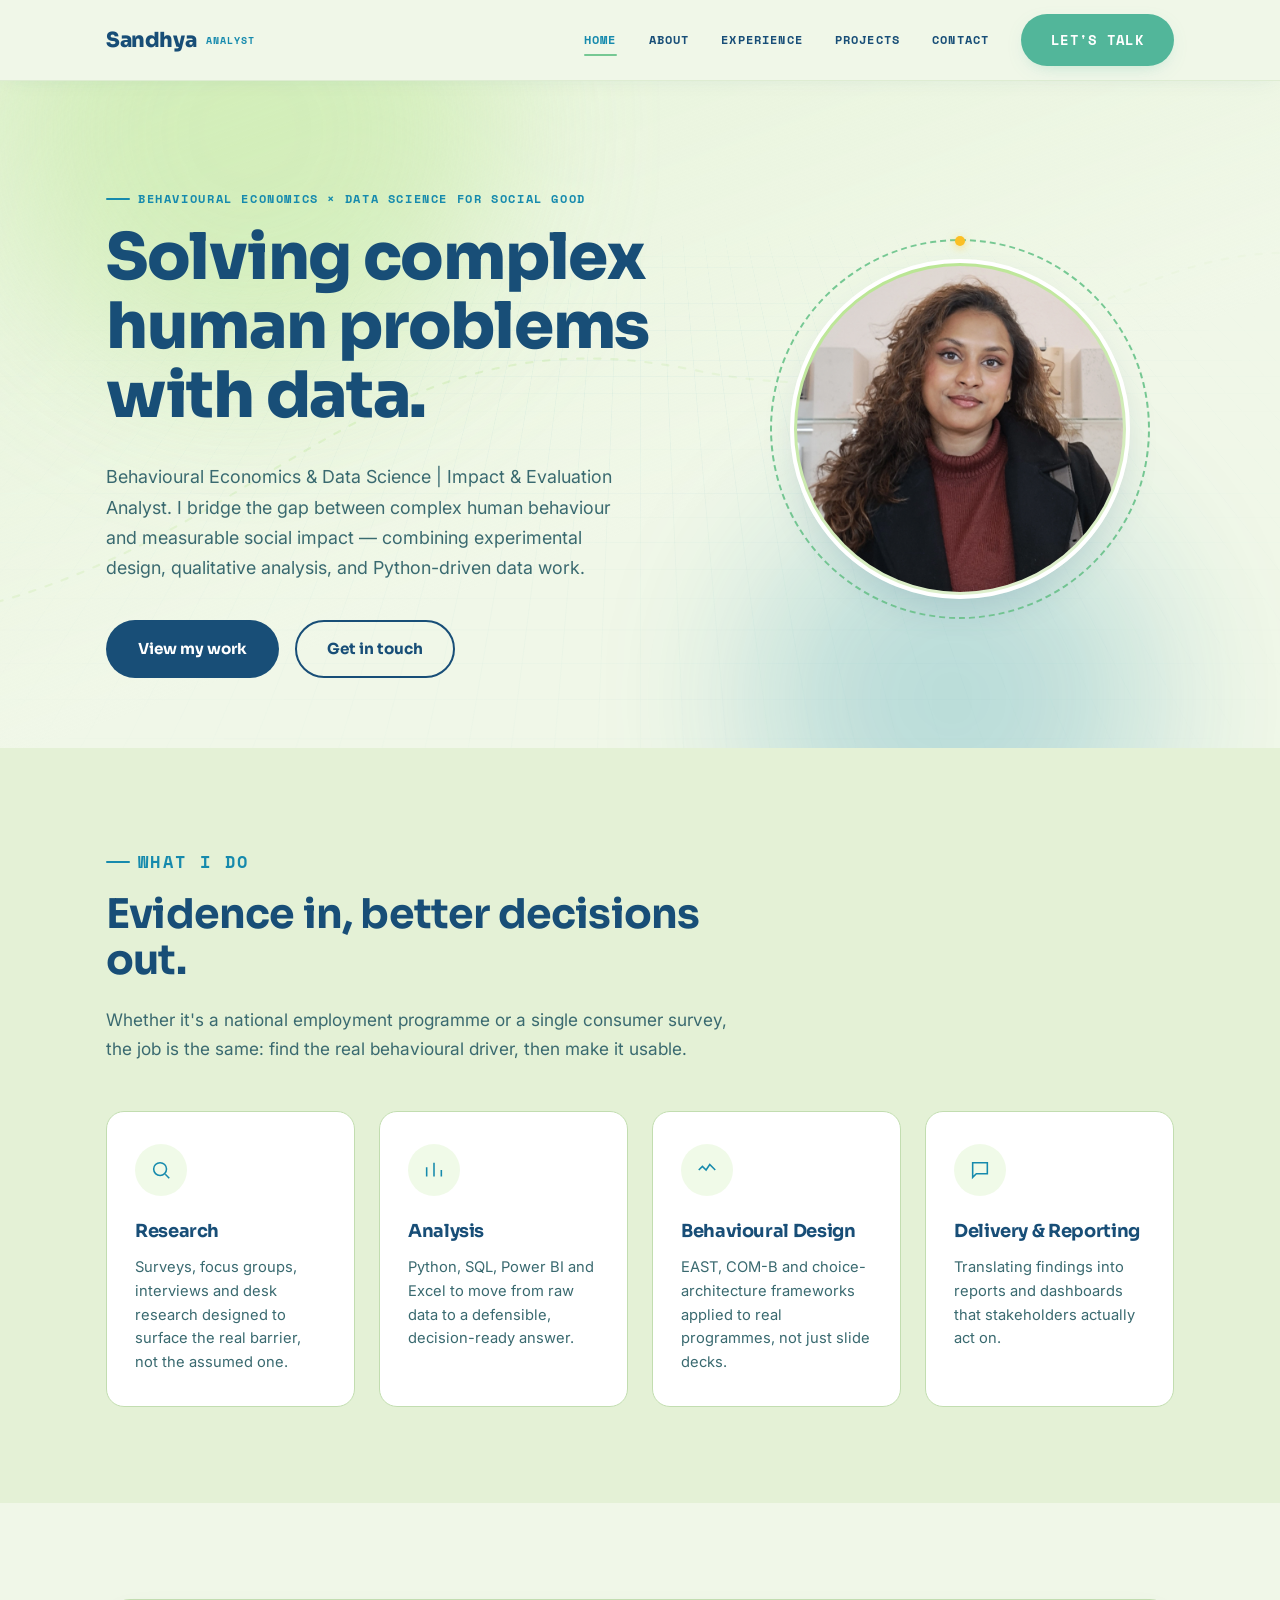
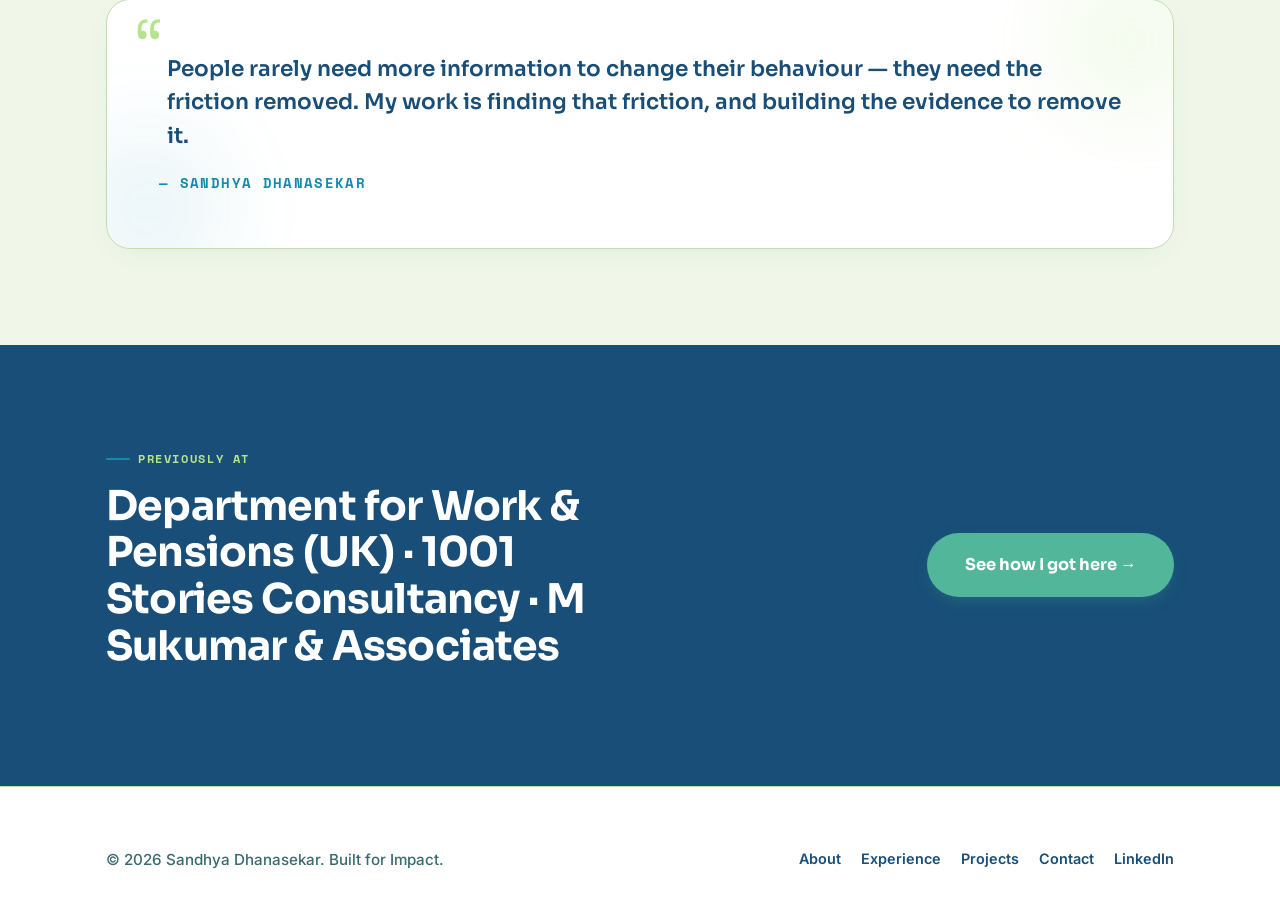
==== commit 548a7586: "new changes" ====
--- a/index.html
+++ b/index.html
@@ -1,160 +1,160 @@
-<!DOCTYPE html>
-<html lang="en">
-
-<head>
-  <meta charset="UTF-8">
-  <meta name="viewport" content="width=device-width, initial-scale=1.0">
-  <title>Sandhya Dhanasekar &mdash; Behavioural Economics &amp; Data Science | Impact &amp; Evaluation</title>
-  <meta name="description"
-    content="Sandhya Dhanasekar &mdash; Behavioural Economics & Data Science | Impact & Evaluation Analyst | Solving Complex Human Problems with Data.">
-  <link rel="preconnect" href="https://fonts.googleapis.com">
-  <link
-    href="https://fonts.googleapis.com/css2?family=Sora:wght@400;600;700;800&family=Inter:wght@400;500;600;700&family=Space+Mono:wght@400;700&display=swap"
-    rel="stylesheet">
-  <link href="https://fonts.googleapis.com/css2?family=Material+Symbols+Outlined:wght,FILL@100..700,0..1&display=swap"
-    rel="stylesheet">
-  <link rel="stylesheet" href="style.css">
-  <link rel="icon" type="image/svg+xml" href="assets/favicon.svg">
-</head>
-
-<body>
-
-  <header class="site-nav">
-    <div class="nav-inner">
-      <a class="brand" href="index.html">Sandhya<span
-          class="brand-tagline">Analyst</span></a>
-      <button class="nav-toggle" aria-label="Toggle menu"><span></span><span></span><span></span></button>
-      <nav class="links">
-        <a href="index.html" class="active">Home</a>
-        <a href="about.html">About</a>
-        <a href="experience.html">Experience</a>
-        <a href="projects.html">Projects</a>
-        <a href="contact.html">Contact</a>
-        <a href="contact.html" class="btn btn-amber">Let's talk</a>
-      </nav>
-    </div>
-  </header>
-
-  <section class="hero">
-    <div class="hero-aesthetic">
-      <div class="aesthetic-grid"></div>
-      <div class="aesthetic-orb orb-1"></div>
-      <div class="aesthetic-orb orb-2"></div>
-    </div>
-    <svg class="nudge-line" viewBox="0 0 1200 600" preserveAspectRatio="none">
-      <path class="nudge-path" d="M -50 480 C 250 420, 350 200, 650 260 S 1050 120, 1260 160" />
-    </svg>
-    <div class="wrap">
-      <div class="hero-grid">
-        <div class="reveal">
-          <p class="eyebrow">Behavioural Economics &times; Data Science for Social Good</p>
-          <h1>Solving complex human problems with data.</h1>
-          <p style="font-size:1.12rem;max-width:520px;">Behavioural Economics &amp; Data Science | Impact &amp;
-            Evaluation Analyst. I bridge the gap between complex human behaviour and measurable social impact &mdash;
-            combining experimental design, qualitative analysis, and Python-driven data work.</p>
-          <div class="hero-cta">
-            <a href="projects.html" class="btn btn-primary">View my work</a>
-            <a href="contact.html" class="btn btn-ghost">Get in touch</a>
-          </div>
-        </div>
-
-        <div class="reveal">
-          <div class="photo-slot">
-            <div class="photo-orbit"></div>
-            <div class="photo-frame">
-              <img src="assets/your-photo.png" alt="Sandhya Dhanasekar">
-            </div>
-          </div>
-        </div>
-      </div>
-    </div>
-  </section>
-
-  <section class="section-alt">
-    <div class="wrap">
-      <div class="section-head reveal">
-        <p class="eyebrow">What I do</p>
-        <h2>Evidence in, better decisions out.</h2>
-        <p>Whether it's a national employment programme or a single consumer survey, the job is the same: find the real
-          behavioural driver, then make it usable.</p>
-      </div>
-      <div class="card-grid">
-        <div class="card reveal">
-          <div class="icon"><svg width="22" height="22" viewBox="0 0 24 24" fill="none" stroke="currentColor"
-              stroke-width="1.7">
-              <circle cx="11" cy="11" r="7" />
-              <path d="M21 21l-4.3-4.3" />
-            </svg></div>
-          <h3>Research</h3>
-          <p>Surveys, focus groups, interviews and desk research designed to surface the real barrier, not the assumed
-            one.</p>
-        </div>
-        <div class="card reveal">
-          <div class="icon"><svg width="22" height="22" viewBox="0 0 24 24" fill="none" stroke="currentColor"
-              stroke-width="1.7">
-              <path d="M4 19V9M12 19V4M20 19v-7" />
-            </svg></div>
-          <h3>Analysis</h3>
-          <p>Python, SQL, Power BI and Excel to move from raw data to a defensible, decision-ready answer.</p>
-        </div>
-        <div class="card reveal">
-          <div class="icon"><svg width="22" height="22" viewBox="0 0 24 24" fill="none" stroke="currentColor"
-              stroke-width="1.7">
-              <path d="M3 12l4-4 4 4 4-6 6 6" />
-            </svg></div>
-          <h3>Behavioural Design</h3>
-          <p>EAST, COM-B and choice-architecture frameworks applied to real programmes, not just slide decks.</p>
-        </div>
-        <div class="card reveal">
-          <div class="icon"><svg width="22" height="22" viewBox="0 0 24 24" fill="none" stroke="currentColor"
-              stroke-width="1.7">
-              <path d="M4 4h16v12H8l-4 4V4z" />
-            </svg></div>
-          <h3>Delivery &amp; Reporting</h3>
-          <p>Translating findings into reports and dashboards that stakeholders actually act on.</p>
-        </div>
-      </div>
-    </div>
-  </section>
-
-  <section>
-    <div class="wrap">
-      <div class="philosophy reveal">
-        <div class="mark">&ldquo;</div>
-        <blockquote>People rarely need more information to change their behaviour &mdash; they need the friction removed. My
-          work is finding that friction, and building the evidence to remove it.</blockquote>
-        <cite>&mdash; Sandhya Dhanasekar</cite>
-      </div>
-    </div>
-  </section>
-
-  <section class="section-deep">
-    <div class="wrap" style="display:flex;justify-content:space-between;align-items:center;flex-wrap:wrap;gap:24px;">
-      <div class="reveal">
-        <p class="eyebrow" style="color:#b5e48c;">Previously at</p>
-        <h2 style="max-width:560px;">Department for Work &amp; Pensions (UK) &middot; 1001 Stories Consultancy &middot; M Sukumar
-          &amp; Associates</h2>
-      </div>
-      <a href="experience.html" class="btn btn-amber reveal">See how I got here &rarr;</a>
-    </div>
-  </section>
-
-  <footer class="site-footer">
-    <div class="wrap">
-      <div class="footer-inner">
-        <div class="copyright">&copy; 2026 Sandhya Dhanasekar. Built for Impact.</div>
-        <div class="footer-links">
-          <a href="about.html">About</a>
-          <a href="experience.html">Experience</a>
-          <a href="projects.html">Projects</a>
-          <a href="contact.html">Contact</a>
-          <a href="https://linkedin.com" target="_blank">LinkedIn</a>
-        </div>
-      </div>
-    </div>
-  </footer>
-
-  <script src="script.js"></script>
-</body>
-
+<!DOCTYPE html>
+<html lang="en">
+
+<head>
+  <meta charset="UTF-8">
+  <meta name="viewport" content="width=device-width, initial-scale=1.0">
+  <title>Sandhya Dhanasekar &mdash; Behavioural Economics &amp; Data Science | Impact &amp; Evaluation</title>
+  <meta name="description"
+    content="Sandhya Dhanasekar &mdash; Behavioural Economics & Data Science | Impact & Evaluation Analyst | Solving Complex Human Problems with Data.">
+  <link rel="preconnect" href="https://fonts.googleapis.com">
+  <link
+    href="https://fonts.googleapis.com/css2?family=Sora:wght@400;600;700;800&family=Inter:wght@400;500;600;700&family=Space+Mono:wght@400;700&display=swap"
+    rel="stylesheet">
+  <link href="https://fonts.googleapis.com/css2?family=Material+Symbols+Outlined:wght,FILL@100..700,0..1&display=swap"
+    rel="stylesheet">
+  <link rel="stylesheet" href="style.css">
+  <link rel="icon" type="image/svg+xml" href="assets/favicon.svg">
+</head>
+
+<body>
+
+  <header class="site-nav">
+    <div class="nav-inner">
+      <a class="brand" href="index.html">Sandhya<span
+          class="brand-tagline">Analyst</span></a>
+      <button class="nav-toggle" aria-label="Toggle menu"><span></span><span></span><span></span></button>
+      <nav class="links">
+        <a href="index.html" class="active">Home</a>
+        <a href="about.html">About</a>
+        <a href="experience.html">Experience</a>
+        <a href="projects.html">Projects</a>
+        <a href="contact.html">Contact</a>
+        <a href="contact.html" class="btn btn-amber">Let's talk</a>
+      </nav>
+    </div>
+  </header>
+
+  <section class="hero">
+    <div class="hero-aesthetic">
+      <div class="aesthetic-grid"></div>
+      <div class="aesthetic-orb orb-1"></div>
+      <div class="aesthetic-orb orb-2"></div>
+    </div>
+    <svg class="nudge-line" viewBox="0 0 1200 600" preserveAspectRatio="none">
+      <path class="nudge-path" d="M -50 480 C 250 420, 350 200, 650 260 S 1050 120, 1260 160" />
+    </svg>
+    <div class="wrap">
+      <div class="hero-grid">
+        <div class="reveal">
+          <p class="eyebrow">Behavioural Economics &times; Data Science for Social Good</p>
+          <h1>Solving complex human problems with data.</h1>
+          <p style="font-size:1.12rem;max-width:520px;">Behavioural Economics &amp; Data Science | Impact &amp;
+            Evaluation Analyst. I bridge the gap between complex human behaviour and measurable social impact &mdash;
+            combining experimental design, qualitative analysis, and Python-driven data work.</p>
+          <div class="hero-cta">
+            <a href="projects.html" class="btn btn-primary">View my work</a>
+            <a href="contact.html" class="btn btn-ghost">Get in touch</a>
+          </div>
+        </div>
+
+        <div class="reveal">
+          <div class="photo-slot">
+            <div class="photo-orbit"></div>
+            <div class="photo-frame">
+              <img src="assets/your-photo.png" alt="Sandhya Dhanasekar">
+            </div>
+          </div>
+        </div>
+      </div>
+    </div>
+  </section>
+
+  <section class="section-alt">
+    <div class="wrap">
+      <div class="section-head reveal">
+        <p class="eyebrow">What I do</p>
+        <h2>Evidence in, better decisions out.</h2>
+        <p>Whether it's a national employment programme or a single consumer survey, the job is the same: find the real
+          behavioural driver, then make it usable.</p>
+      </div>
+      <div class="card-grid">
+        <div class="card reveal">
+          <div class="icon"><svg width="22" height="22" viewBox="0 0 24 24" fill="none" stroke="currentColor"
+              stroke-width="1.7">
+              <circle cx="11" cy="11" r="7" />
+              <path d="M21 21l-4.3-4.3" />
+            </svg></div>
+          <h3>Research</h3>
+          <p>Surveys, focus groups, interviews and desk research designed to surface the real barrier, not the assumed
+            one.</p>
+        </div>
+        <div class="card reveal">
+          <div class="icon"><svg width="22" height="22" viewBox="0 0 24 24" fill="none" stroke="currentColor"
+              stroke-width="1.7">
+              <path d="M4 19V9M12 19V4M20 19v-7" />
+            </svg></div>
+          <h3>Analysis</h3>
+          <p>Python, SQL, Power BI and Excel to move from raw data to a defensible, decision-ready answer.</p>
+        </div>
+        <div class="card reveal">
+          <div class="icon"><svg width="22" height="22" viewBox="0 0 24 24" fill="none" stroke="currentColor"
+              stroke-width="1.7">
+              <path d="M3 12l4-4 4 4 4-6 6 6" />
+            </svg></div>
+          <h3>Behavioural Design</h3>
+          <p>EAST, COM-B and choice-architecture frameworks applied to real programmes, not just slide decks.</p>
+        </div>
+        <div class="card reveal">
+          <div class="icon"><svg width="22" height="22" viewBox="0 0 24 24" fill="none" stroke="currentColor"
+              stroke-width="1.7">
+              <path d="M4 4h16v12H8l-4 4V4z" />
+            </svg></div>
+          <h3>Delivery &amp; Reporting</h3>
+          <p>Translating findings into reports and dashboards that stakeholders actually act on.</p>
+        </div>
+      </div>
+    </div>
+  </section>
+
+  <section>
+    <div class="wrap">
+      <div class="philosophy reveal">
+        <div class="mark">&ldquo;</div>
+        <blockquote>People rarely need more information to change their behaviour &mdash; they need the friction removed. My
+          work is finding that friction, and building the evidence to remove it.</blockquote>
+        <cite>&mdash; Sandhya Dhanasekar</cite>
+      </div>
+    </div>
+  </section>
+
+  <section class="section-deep">
+    <div class="wrap" style="display:flex;justify-content:space-between;align-items:center;flex-wrap:wrap;gap:24px;">
+      <div class="reveal">
+        <p class="eyebrow" style="color:#b5e48c;">Previously at</p>
+        <h2 style="max-width:560px;">Department for Work &amp; Pensions (UK) &middot; 1001 Stories Consultancy &middot; M Sukumar
+          &amp; Associates</h2>
+      </div>
+      <a href="experience.html" class="btn btn-amber reveal">See how I got here &rarr;</a>
+    </div>
+  </section>
+
+  <footer class="site-footer">
+    <div class="wrap">
+      <div class="footer-inner">
+        <div class="copyright">&copy; 2026 Sandhya Dhanasekar. Built for Impact.</div>
+        <div class="footer-links">
+          <a href="about.html">About</a>
+          <a href="experience.html">Experience</a>
+          <a href="projects.html">Projects</a>
+          <a href="contact.html">Contact</a>
+          <a href="https://linkedin.com" target="_blank">LinkedIn</a>
+        </div>
+      </div>
+    </div>
+  </footer>
+
+  <script src="script.js"></script>
+</body>
+
 </html>
